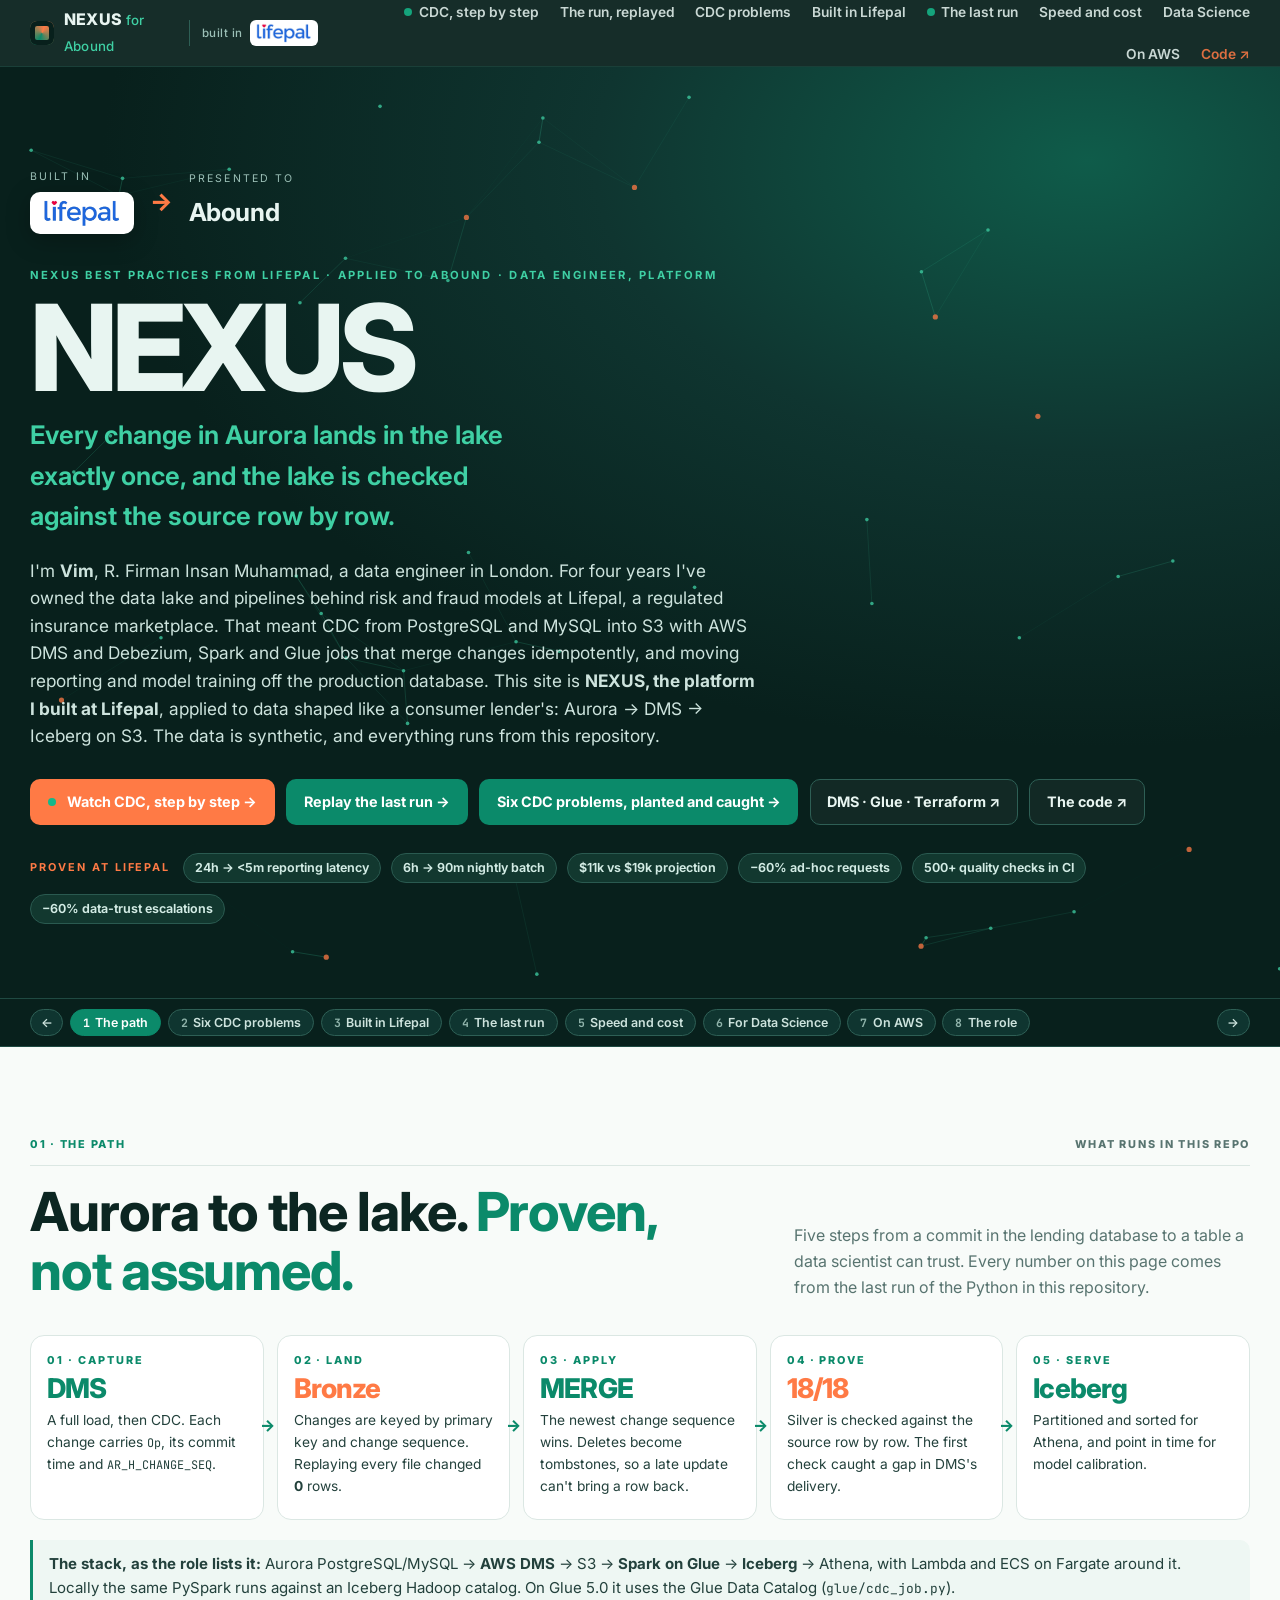
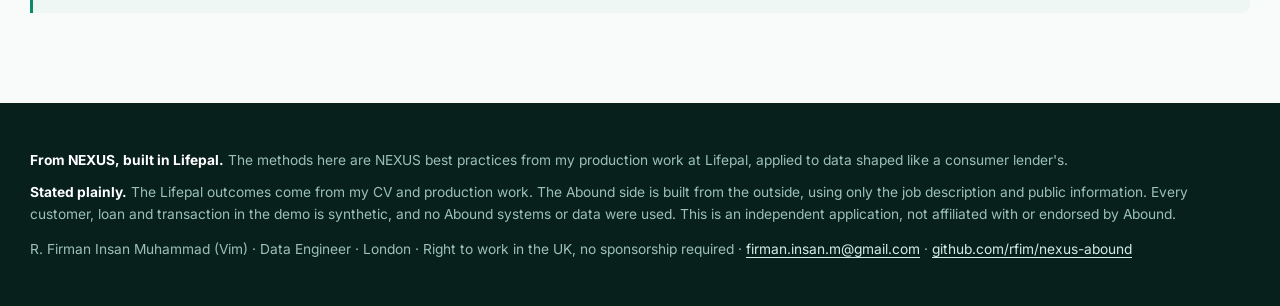
==== index.html @ 59df5a5f "Site: the Codat-style stage and graph, for DMS, Glue and Iceberg cdc.html is now the packet-and-wire" ====
<!doctype html>
<html lang="en-GB">
<head>
<meta charset="utf-8">
<meta name="viewport" content="width=device-width, initial-scale=1">
<title>NEXUS for Abound · Vim</title>
<meta name="description" content="An independent Data Engineer portfolio by R. Firman Insan Muhammad (Vim): CDC from Aurora into an Iceberg data lake with DMS, Spark and Glue, reconciled to the source row by row, laid out for Athena cost, and ready for model calibration.">
<link rel="icon" href="assets/favicon.svg" type="image/svg+xml">
<link rel="preconnect" href="https://fonts.googleapis.com"><link rel="preconnect" href="https://fonts.gstatic.com" crossorigin>
<link href="https://fonts.googleapis.com/css2?family=Inter:wght@300;400;500;600;700;800&family=JetBrains+Mono:wght@400;600&display=swap" rel="stylesheet">
<link rel="stylesheet" href="assets/site.css">
<link rel="stylesheet" href="assets/abound.css">
</head>
<body>
<a class="skip" href="#main">Skip to content</a>
<header class="site-header"><div class="shell">
  <a class="brand" href="#top"><span class="brand-mark" aria-hidden="true"></span><span>NEXUS <small>for Abound</small></span><span class="built-in"><small>built in</small><span class="logo-chip"><img src="assets/lifepal.png" alt="Lifepal" width="56" height="20"></span></span></a>
  <nav aria-label="Primary">
    <a href="cdc.html" class="keep"><span class="live" aria-hidden="true"></span>CDC, step by step</a>
    <a href="orchestrator.html" class="keep">The run, replayed</a>
    <a href="#problems">CDC problems</a>
    <a href="#lifepal">Built in Lifepal</a>
    <a href="#run"><span class="live" aria-hidden="true"></span>The last run</a>
    <a href="#layout">Speed and cost</a>
    <a href="#ds">Data Science</a>
    <a href="#aws">On AWS</a>
    <a href="https://github.com/rfim/nexus-abound" class="nav-code keep">Code ↗</a>
  </nav>
</div></header>

<main id="main">
<section class="hero" id="top">
  <canvas id="hero-net" aria-hidden="true"></canvas>
  <div class="shell">
    <div class="built" aria-label="Built in Lifepal, presented to Abound">
      <div><small>Built in</small><span class="logo-tile"><img src="assets/lifepal.png" alt="Lifepal" width="120" height="43"></span></div>
      <i aria-hidden="true">→</i>
      <div><small>Presented to</small><b>Abound</b></div>
    </div>
    <p class="kicker" style="color:var(--violet2)">NEXUS best practices from Lifepal · applied to Abound · Data Engineer, Platform</p>
    <h1>NEXUS</h1>
    <p class="sub">Every change in Aurora lands in the lake exactly once, and the lake is checked against the source row by row.</p>
    <p class="lede">I'm <b>Vim</b>, R. Firman Insan Muhammad, a data engineer in London. For four years I've owned the data lake and pipelines behind risk and fraud models at Lifepal, a regulated insurance marketplace. That meant CDC from PostgreSQL and MySQL into S3 with AWS DMS and Debezium, Spark and Glue jobs that merge changes idempotently, and moving reporting and model training off the production database. This site is <b>NEXUS, the platform I built at Lifepal</b>, applied to data shaped like a consumer lender's: Aurora → DMS → Iceberg on S3. The data is synthetic, and everything runs from this repository.</p>
    <div class="cta">
      <a class="button b-pink" href="cdc.html"><span class="live" aria-hidden="true"></span>Watch CDC, step by step →</a>
      <a class="button b-primary" href="orchestrator.html">Replay the last run →</a>
      <a class="button b-primary" href="#problems">Six CDC problems, planted and caught →</a>
      <a class="button b-ghost" href="https://github.com/rfim/nexus-abound/tree/main/infra">DMS · Glue · Terraform ↗</a>
      <a class="button b-ghost" href="https://github.com/rfim/nexus-abound">The code ↗</a>
    </div>
    <div class="proof"><b>PROVEN AT LIFEPAL</b>
      <span class="chip dark">24h → &lt;5m reporting latency</span><span class="chip dark">6h → 90m nightly batch</span>
      <span class="chip dark">$11k vs $19k projection</span><span class="chip dark">−60% ad-hoc requests</span>
      <span class="chip dark">500+ quality checks in CI</span><span class="chip dark">−60% data-trust escalations</span></div>
  </div>
</section>

<div class="strip-nav" id="strip-nav"><div class="shell" role="tablist" aria-label="NEXUS for Abound, section by section">
  <button class="arrow" data-step="prev" aria-label="Previous">←</button>
  <button data-go="0"><b>1</b>The path</button><button data-go="1"><b>2</b>Six CDC problems</button><button data-go="2"><b>3</b>Built in Lifepal</button>
  <button data-go="3"><b>4</b>The last run</button><button data-go="4"><b>5</b>Speed and cost</button><button data-go="5"><b>6</b>For Data Science</button>
  <button data-go="6"><b>7</b>On AWS</button><button data-go="7"><b>8</b>The role</button><span class="grow"></span><button class="arrow" data-step="next" aria-label="Next">→</button>
</div></div>
<div class="hstrip" id="strip">
<section class="section" id="path">
  <div class="shell">
    <div class="index"><span>01 · The path</span><span>what runs in this repo</span></div>
    <div class="head"><h2>Aurora to the lake. <em>Proven, not assumed.</em></h2>
      <p>Five steps from a commit in the lending database to a table a data scientist can trust. Every number on this page comes from the last run of the Python in this repository.</p></div>
    <div class="path">
      <div class="step"><div class="n">01 · CAPTURE</div><div class="big">DMS</div><p>A full load, then CDC. Each change carries <code>Op</code>, its commit time and <code>AR_H_CHANGE_SEQ</code>.</p></div>
      <div class="step"><div class="n">02 · LAND</div><div class="big">Bronze</div><p>Changes are keyed by primary key and change sequence. Replaying every file changed <b data-k="replay_new">–</b> rows.</p></div>
      <div class="step"><div class="n">03 · APPLY</div><div class="big">MERGE</div><p>The newest change sequence wins. Deletes become tombstones, so a late update can't bring a row back.</p></div>
      <div class="step"><div class="n">04 · PROVE</div><div class="big" data-k="checks">–/–</div><p>Silver is checked against the source row by row. The first check caught a gap in DMS's delivery.</p></div>
      <div class="step"><div class="n">05 · SERVE</div><div class="big">Iceberg</div><p>Partitioned and sorted for Athena, and point in time for model calibration.</p></div>
    </div>
    <div class="callout" style="margin-top:1.2rem"><b>The stack, as the role lists it:</b> Aurora PostgreSQL/MySQL → <b>AWS DMS</b> → S3 → <b>Spark on Glue</b> → <b>Iceberg</b> → Athena, with Lambda and ECS on Fargate around it. Locally the same PySpark runs against an Iceberg Hadoop catalog. On Glue 5.0 it uses the Glue Data Catalog (<code>glue/cdc_job.py</code>).</div>
  </div>
</section>

<section class="section dark" id="problems">
  <div class="shell">
    <div class="index"><span>02 · Six CDC problems</span><span>planted in the data, caught in the run</span></div>
    <div class="head"><h2>What DMS really delivers. <em>And what it takes.</em></h2>
      <p>The generator runs a small lender forward for a year and writes what DMS would put in S3. It plants the six problems I've met running CDC in production. Each one is tested.</p></div>
    <div class="grid g3" id="problem-cards"></div>
    <h3 style="margin:2rem 0 .8rem;color:#fff">One repayment, change by change</h3>
    <p style="max-width:70ch">A missed instalment is paid late in one transaction made of two statements, so both changes have the same commit timestamp. Ordering by <code>cdc_ts</code> would leave the payment amount to chance. <code>change_seq</code> orders them. The last row is the reload, which agrees.</p>
    <div id="story" style="margin-top:.8rem"></div>
    <div class="cta"><a class="button b-pink" href="cdc.html"><span class="live" aria-hidden="true"></span>Watch all six, step by step →</a></div>
  </div>
</section>

<section class="section alt" id="lifepal">
  <div class="shell">
    <div class="index"><span>03 · Built in Lifepal</span><span>regulated financial services</span></div>
    <div class="head"><h2>Different product. <em>Same plumbing.</em></h2>
      <p>Lifepal sold regulated insurance, and Abound lends. Both run on a transactional database that the business, its reports and its risk models all depend on, and that nobody should query for analytics.</p></div>
    <div class="grid g2">
      <div class="card top-v"><div class="kicker">Lifepal · insurance marketplace</div>
        <h3 style="margin:.4rem 0">Risk and fraud models off the production database</h3>
        <p>Policies, quotes and claims lived in PostgreSQL and MySQL. Reporting and model training read straight from the RDS database, and both were slow and stale.</p>
        <ul><li>CDC with DMS, and Kafka + Debezium, into an S3 lake</li><li>Spark and Glue merges, idempotent under replay</li><li>Reporting, ad-hoc analytics and training moved onto the lake</li><li>Point-in-time training sets, drift monitoring, recalibration</li></ul></div>
      <div class="card top-p"><div class="kicker" style="color:var(--pink)">Abound · consumer lending</div>
        <h3 style="margin:.4rem 0">Model calibration, analytics and reporting on the lake</h3>
        <p>As the role describes it, the first 6–12 months move production workloads into the data lake, and Platform becomes the bridge to Data Science.</p>
        <ul><li>CDC from Aurora with DMS, applied by Spark on Glue</li><li>Iceberg tables designed for fresher data and faster queries</li><li>Lower AWS cost without losing reliability</li><li>Governance: reconciliation, quality rules, erasure</li></ul></div>
    </div>
    <div class="grid g5" style="margin-top:1.2rem">
      <div class="card"><div class="big">99.7%</div><p>Reporting latency cut from 24 hours to under 5 minutes with CDC.</p></div>
      <div class="card"><div class="big p">75%</div><p>Nightly batch cut from 6 hours to 90 minutes by redesigning the table layout.</p></div>
      <div class="card"><div class="big">$11k</div><p>Monthly platform cost, against a $19k projection.</p></div>
      <div class="card"><div class="big p">−60%</div><p>Fewer ad-hoc requests once self-serve datasets were on the lake.</p></div>
      <div class="card"><div class="big">500+</div><p>Quality checks in CI. Data-trust escalations fell by 60%.</p></div>
    </div>
  </div>
</section>

<section class="section" id="run">
  <div class="shell">
    <div class="index"><span>04 · The last run</span><span>PySpark + Iceberg, synthetic data</span></div>
    <div class="head"><h2>What the run <em>actually did.</em></h2>
      <p>A lender with 520 customers and a year of history: a full load on 1 July, then three months of CDC delivered in six batches by arrival time, the way a scheduled Glue job sees S3. The figures are read from <code>assets/data/site.json</code>, which the run writes.</p></div>
    <div class="grid g4" id="run-tiles"></div>
    <div class="grid g2" style="margin-top:1rem">
      <div class="card"><h3>Batches by arrival</h3><div id="batches" style="margin-top:.5rem"></div></div>
      <div class="card"><h3>Checks: first pass → after the fix</h3><div id="checks" style="margin-top:.5rem"></div></div>
    </div>
    <div class="card incident" id="incident" style="margin-top:1rem"></div>
    <div class="card" style="margin-top:1rem"><h3>Task timeline</h3><div id="tasks" style="margin-top:.6rem"></div></div>
    <div class="cta"><a class="button b-primary" href="orchestrator.html"><span class="live" aria-hidden="true"></span>Replay the run with its log →</a></div>
  </div>
</section>

<section class="section dark" id="layout">
  <div class="shell">
    <div class="index"><span>05 · Speed, freshness and cost</span><span>bytes scanned is the Athena bill</span></div>
    <div class="head"><h2>Read only what you need. <em>Pay only for that.</em></h2>
      <p>Athena charges $5 per TB scanned, and Spark's time goes the same way. Here the same two queries are planned on three layouts of the Open Banking transactions, using Iceberg's own file statistics. All three layouts return the same rows.</p></div>
    <div class="grid g2" id="layout-queries"></div>
    <div class="grid g3" style="margin-top:1rem">
      <div class="card"><div class="kicker" style="color:var(--violet2)">Partition</div><h3><code>months(booked_at)</code></h3><p>A hidden partition transform: queries filter on <code>booked_at</code>, never on a partition column, and the spec can evolve without a rewrite.</p></div>
      <div class="card"><div class="kicker" style="color:var(--violet2)">Sort</div><h3><code>WRITE ORDERED BY customer_id, booked_at</code></h3><p>Each file covers a narrow range of customers, so min/max bounds prune files for the per-customer reads that Data Science runs.</p></div>
      <div class="card"><div class="kicker" style="color:var(--violet2)">Maintain</div><h3><code>rewrite_data_files</code> · <code>expire_snapshots</code></h3><p>Compaction undoes the small files that MERGE and streaming leave behind. Expiry keeps metadata and storage small, and makes erasure real.</p></div>
    </div>
    <p style="font-size:.85rem;margin-top:1rem">At this size, files are capped at 16 KB so that a month spans several sorted files, as it would at 128 MB in production. The ratios are what carry over, not the absolute bytes.</p>
  </div>
</section>

<section class="section alt" id="ds">
  <div class="shell">
    <div class="index"><span>06 · For Data Science</span><span>the bridge the role describes</span></div>
    <div class="head"><h2>Calibrate on the lake. <em>As of the decision.</em></h2>
      <p>Model calibration needs two things the production database can't give cheaply: what the score said at decision time, and what happened next. It also needs every feature as it was known then, not as it is today.</p></div>
    <div class="grid g2">
      <div class="card"><h3>Predicted against observed, by score band</h3><p style="font-size:.86rem">The share of loans that missed one of their first three instalments, per score band (<code>gold.ds_calibration_by_band</code>).</p><div id="calibration" style="margin-top:.6rem"></div></div>
      <div class="card"><h3>Point in time, or a leak</h3><p style="font-size:.86rem">Open Banking enrichment relabels some salary credits days after the fetch. A feature built from today's labels sees income the model never saw at decision time. The point-in-time version joins the change history (<code>silver.ob_transactions_history</code>) as of <code>decided_at</code>.</p><div id="pit" style="margin-top:.6rem"></div></div>
    </div>
    <div class="callout pink" style="margin-top:1rem"><b>At Lifepal</b> I built the feature pipelines behind the customer-risk and claims-fraud models (LightGBM, XGBoost): point-in-time training sets, training/serving parity, drift monitoring and recalibration. The tables here have the same shape: one row per decision, the score as stored, the outcome as observed.</div>
    <div class="grid g1" style="margin-top:1rem"><div class="card"><h3>Loan book at each month end, from the status history</h3><div id="loanbook" style="margin-top:.5rem"></div></div></div>
  </div>
</section>

<section class="section" id="aws">
  <div class="shell">
    <div class="index"><span>07 · On AWS</span><span>the same code, deployed</span></div>
    <div class="head"><h2>DMS, Glue, Iceberg. <em>As code.</em></h2>
      <p>The repository has everything needed to run this on AWS, written but not applied, since there's no AWS account behind a portfolio. Each file is short enough to read in an interview.</p></div>
    <div class="grid g3">
      <div class="card top-v"><div class="kicker">Capture</div><h3><code>infra/dms/</code></h3><p>S3 target settings: CSV with a header, <code>TimestampColumnName=cdc_ts</code>, Op on full load too, and the <code>AR_H_CHANGE_SEQ</code> header mapped to <code>change_seq</code> by a transformation rule.</p></div>
      <div class="card top-p"><div class="kicker" style="color:var(--pink)">Apply</div><h3><code>glue/cdc_job.py</code></h3><p>A Glue 5.0 job (Spark 3.5, Iceberg 1.7) that configures <code>glue_catalog</code> and runs the same bronze and silver functions, followed by the checks.</p></div>
      <div class="card top-v"><div class="kicker">Provision</div><h3><code>infra/terraform/</code></h3><p>The DMS endpoints and task, the S3 bucket, the Glue database and job, and the IAM roles, all with least-privilege policies.</p></div>
    </div>
    <h3 style="margin:1.6rem 0 .3rem">Around the pipeline: Lambda and ECS on Fargate</h3>
    <p style="color:var(--muted);max-width:72ch">At Lifepal I ran services on Lambda and ECS. Here is where they'd sit in this pipeline. This is the design; the repository's code is the Spark part.</p>
    <div class="grid g2" style="margin-top:.8rem">
      <div class="card top-p"><div class="kicker" style="color:var(--pink)">Event-driven · AWS Lambda</div><h3>Small, short jobs on events</h3>
        <ul><li>On S3 <code>ObjectCreated</code> from DMS: record the file and its arrival time, the file log bronze reads</li>
          <li>On a failed check: post the incident with its failing keys to on-call</li>
          <li>Every hour: compare change volume per table with its usual level, the alert that would have caught the 20 September gap</li></ul></div>
      <div class="card top-v"><div class="kicker">Containers · ECS on Fargate</div><h3>Longer jobs, with no servers to run</h3>
        <ul><li>The nightly reconciliation export from an Aurora read replica, so checks never load the writer</li>
          <li>Ad-hoc backfills and table reloads, run as one-off Fargate tasks from the same image</li>
          <li>A small internal API serving gold tables to Data Science tools, behind an ALB</li></ul></div>
    </div>
    <pre style="margin-top:1rem" id="dms-settings"></pre>
  </div>
</section>

<section class="section alt" id="role">
  <div class="shell">
    <div class="index"><span>08 · The role, line by line</span><span>where I've done it before</span></div>
    <div class="head"><h2>Platform first. <em>Data Science close by.</em></h2><p>Every row points to working code or a section of this page.</p></div>
    <div class="tablewrap"><table>
      <tr><th>The role asks for</th><th>What I've done (at Lifepal unless stated)</th><th>Here</th></tr>
      <tr><td class="k">Own the Data Lake and its ETL</td><td>Owned the S3 lake and its pipelines end to end: ingestion, merges, quality, cost.</td><td><a href="https://github.com/rfim/nexus-abound/tree/main/src/nexus"><code>src/nexus</code></a></td></tr>
      <tr><td class="k">CDC pipelines, ideally DMS</td><td>DMS, and Kafka + Debezium, from PostgreSQL and MySQL into S3, merged idempotently.</td><td><a href="#problems">Six CDC problems</a></td></tr>
      <tr><td class="k">Spark and Glue; RDS workloads into pipelines</td><td>Moved reporting, ad-hoc analytics and model training off the RDS database onto the lake.</td><td><a href="https://github.com/rfim/nexus-abound/blob/main/glue/cdc_job.py"><code>glue/cdc_job.py</code></a></td></tr>
      <tr><td class="k">Strong SQL on Aurora PostgreSQL / MySQL</td><td>Query tuning and indexing on transactional RDS; reconciliation SQL from lake to source.</td><td><a href="https://github.com/rfim/nexus-abound/blob/main/src/nexus/checks.py"><code>checks.py</code></a></td></tr>
      <tr><td class="k">Data structures and clustering</td><td>Partition pruning, Z-ordering, compaction, adaptive query execution: 6h → 90m.</td><td><a href="#layout">Speed and cost</a></td></tr>
      <tr><td class="k">Lower AWS cost, same reliability</td><td>The platform runs at about $11k a month against a $19k projection.</td><td><a href="#layout">Speed and cost</a></td></tr>
      <tr><td class="k">Bridge to Data Science</td><td>Feature pipelines for risk and fraud models: point in time, parity, drift, recalibration.</td><td><a href="#ds">For Data Science</a></td></tr>
      <tr><td class="k">Governance and standards</td><td>500+ checks in CI, PII masking, role-based access, lineage, blameless post-mortems.</td><td><a href="#run">The last run</a></td></tr>
      <tr><td class="k">ECS, Fargate and Lambda</td><td>Services on AWS Lambda and ECS, with infrastructure in Terraform. Fargate is ECS's serverless launch type, which is how I'd run the longer jobs here.</td><td><a href="#aws">On AWS</a></td></tr>
      <tr><td class="k">SOLID in practice</td><td>An ingestion framework: one responsibility per connector, common interfaces, configuration injected, PyTest in GitLab CI.</td><td><a href="https://github.com/rfim/nexus-abound/blob/main/contracts/sources.yml"><code>contracts/</code></a></td></tr>
      <tr><td class="k">Iceberg</td><td>Stated plainly: Delta Lake in production. This repository is my Iceberg work: hidden partitioning, sort orders, MERGE, compaction, snapshot expiry. The ideas map one to one.</td><td><a href="#layout">Speed and cost</a></td></tr>
    </table></div>
  </div>
</section>
</div>
</main>

<footer><div class="shell">
  <p><b style="color:#fff">From NEXUS, built in Lifepal.</b> The methods here are NEXUS best practices from my production work at Lifepal, applied to data shaped like a consumer lender's.</p>
  <p style="margin-top:.6rem"><b style="color:#fff">Stated plainly.</b> The Lifepal outcomes come from my CV and production work. The Abound side is built from the outside, using only the job description and public information. Every customer, loan and transaction in the demo is synthetic, and no Abound systems or data were used. This is an independent application, not affiliated with or endorsed by Abound.</p>
  <p style="margin-top:.8rem">R. Firman Insan Muhammad (Vim) · Data Engineer · London · Right to work in the UK, no sponsorship required · <a href="mailto:firman.insan.m@gmail.com">firman.insan.m@gmail.com</a> · <a href="https://github.com/rfim/nexus-abound">github.com/rfim/nexus-abound</a></p>
</div></footer>
<script src="assets/common.js"></script>
<script src="assets/home.js"></script>
<script src="assets/strip.js"></script>
</body></html>
---- assets/site.css ----
/* NEXUS for Abound. Abound-toned palette (approximate): deep green ink, fresh green, warm coral accent. */
:root{
  --ink:#0c2622;--ink2:#23413c;--navy:#08201c;--navy2:#0f2f2a;--muted:#587470;--line:#dbe7e3;--wash:#eef7f3;
  --violet:#0b8a6a;--violet2:#3fd0a4;--pink:#ff7a45;--mint:#14b88a;--amber:#b07a00;--amber-bg:#fff6df;--red:#d93a5b;
  --paper:#f8fbf9;--white:#fff;--width:1220px;
  --font:"Inter",system-ui,-apple-system,"Segoe UI",sans-serif;
  --mono:"JetBrains Mono","SFMono-Regular",Consolas,ui-monospace,monospace;
}
*{box-sizing:border-box}
html{scroll-behavior:smooth}
body{margin:0;color:var(--ink);background:var(--paper);font:400 16px/1.6 var(--font);-webkit-font-smoothing:antialiased}
a{color:inherit;text-decoration:none}
button{font:inherit;cursor:pointer}
code,.mono{font-family:var(--mono);font-size:.86em}
:focus-visible{outline:3px solid var(--violet2);outline-offset:3px}
.shell{width:min(calc(100% - 2rem),var(--width));margin-inline:auto}
.skip{position:absolute;left:1rem;top:-5rem;z-index:100;background:#fff;padding:.5rem 1rem}.skip:focus{top:1rem}
h1,h2,h3{letter-spacing:-.02em;margin:0;line-height:1.1}
h2{font-size:clamp(2rem,4.2vw,3.4rem);font-weight:750}
h2 em{font-style:normal;color:var(--violet)}
h3{font-size:1.12rem;font-weight:700}
p{margin:.4rem 0}
.kicker{font-size:.7rem;letter-spacing:.2em;text-transform:uppercase;font-weight:700;color:var(--violet)}
.lede{color:var(--ink2);font-size:1.08rem;max-width:62ch}
.section{padding:clamp(3.5rem,7vw,6rem) 0}
.section.alt{background:#fff;border-block:1px solid var(--line)}
.section.dark{background:var(--navy);color:#e8f5f1}
.section.dark .lede,.section.dark p{color:#c4ddd6}
.section.dark h2 em{color:var(--pink)}
.head{display:grid;grid-template-columns:minmax(0,1.1fr) minmax(260px,.7fr);gap:3rem;align-items:end;margin:1rem 0 2.2rem}
.head>p{color:var(--muted);margin:0}
.section.dark .head>p{color:#9cc0b7}
.index{display:flex;justify-content:space-between;border-bottom:1px solid var(--line);padding-bottom:.7rem;font-size:.68rem;
  font-weight:800;letter-spacing:.16em;text-transform:uppercase;color:var(--violet)}
.index span:last-child{color:var(--muted)}
.section.dark .index{border-color:#1f4a42;color:var(--violet2)}
.grid{display:grid;gap:1rem}
.g2{grid-template-columns:repeat(2,minmax(0,1fr))}.g3{grid-template-columns:repeat(3,minmax(0,1fr))}
.g4{grid-template-columns:repeat(4,minmax(0,1fr))}.g5{grid-template-columns:repeat(5,minmax(0,1fr))}
.card{background:#fff;border:1px solid var(--line);border-radius:14px;padding:1.2rem 1.3rem}
.card p,.card li{color:var(--ink2);font-size:.94rem}
.section.dark .card{background:var(--navy2);border-color:#1f4a42}
.section.dark .card p,.section.dark .card li{color:#c4ddd6}
.card.top-v{border-top:4px solid var(--violet)}.card.top-p{border-top:4px solid var(--pink)}
.big{font-size:clamp(1.8rem,3vw,2.5rem);font-weight:800;letter-spacing:-.03em;color:var(--violet);line-height:1}
.big.p{color:var(--pink)}
.chip{display:inline-flex;align-items:center;gap:.35rem;font-size:.78rem;font-weight:650;padding:.25rem .7rem;border-radius:99px;
  background:var(--wash);color:var(--violet);border:1px solid var(--line);margin:.15rem .2rem .15rem 0}
.chip.dark{background:#12382f;border-color:#2a5a50;color:#d3ece5}
.callout{background:var(--wash);border-left:3px solid var(--violet);padding:.8rem 1rem;border-radius:0 10px 10px 0;font-size:.94rem;color:var(--ink2)}
.callout.amber{background:var(--amber-bg);border-left-color:var(--amber)}
.callout.pink{border-left-color:var(--pink)}
table{border-collapse:collapse;width:100%}
th{font-size:.68rem;letter-spacing:.14em;text-transform:uppercase;color:var(--muted);text-align:left;padding:.55rem .6rem;border-bottom:1.5px solid var(--ink)}
td{padding:.55rem .6rem;border-bottom:1px solid var(--line);vertical-align:top;font-size:.92rem}
td.k{font-weight:700}
.num{text-align:right;font-variant-numeric:tabular-nums}
.tablewrap{overflow-x:auto;border:1px solid var(--line);border-radius:12px;background:#fff}
.tablewrap table td,.tablewrap table th{white-space:nowrap}
pre{background:var(--navy);color:#e3f3ee;border-radius:12px;padding:1rem 1.1rem;font:400 .8rem/1.55 var(--mono);overflow-x:auto;margin:0}
pre .c{color:#8fb3aa}pre .k{color:var(--pink)}pre .s{color:#7ce0bf}pre .n{color:#ffd27a}
.button{display:inline-flex;align-items:center;gap:.7rem;min-height:46px;padding:.65rem 1.05rem;border-radius:10px;font-weight:700;font-size:.9rem;
  transition:transform .15s,background .15s;border:1px solid transparent}
.button:hover{transform:translateY(-2px)}
.b-primary{background:var(--violet);color:#fff}.b-primary:hover{background:#10a27d}
.b-pink{background:var(--pink);color:#fff}
.b-ghost{border-color:#2e5f55;color:#e8f5f1;background:rgba(255,255,255,.04)}.b-ghost:hover{border-color:var(--violet2)}
.b-light{border-color:var(--line);background:#fff;color:var(--ink)}
.live{width:8px;height:8px;border-radius:50%;background:var(--mint);box-shadow:0 0 0 0 rgba(20,184,138,.6);animation:ping 2s infinite}
@keyframes ping{0%{box-shadow:0 0 0 0 rgba(20,184,138,.6)}80%,100%{box-shadow:0 0 0 9px rgba(20,184,138,0)}}

/* header */
.site-header{position:sticky;top:0;z-index:30;background:rgba(8,32,28,.94);backdrop-filter:blur(10px);color:#e8f5f1;border-bottom:1px solid #1a3f38}
.site-header .shell{display:flex;align-items:center;justify-content:space-between;gap:1.5rem;min-height:66px}
.brand{display:flex;align-items:center;gap:.6rem;font-weight:800;letter-spacing:.02em}
.brand-mark{width:24px;height:24px;border-radius:7px;background:conic-gradient(from 200deg,var(--violet),var(--pink),var(--violet));
  box-shadow:inset 0 0 0 5px var(--navy)}
.brand small{color:var(--violet2);font-weight:500}
.site-header nav{display:flex;gap:1.3rem;flex-wrap:wrap;justify-content:flex-end;font-size:.86rem;font-weight:600}
.site-header nav a{opacity:.85;display:inline-flex;align-items:center;gap:.4rem}.site-header nav a:hover,.site-header nav a[aria-current]{opacity:1;color:var(--violet2)}
.nav-code{color:var(--pink)!important}

/* hero */
.hero{position:relative;overflow:hidden;background:radial-gradient(110% 90% at 85% 10%,#0f5c4a 0%,#0f3530 35%,#08201c 70%);color:#e8f5f1;
  padding:clamp(3.5rem,8vw,6.5rem) 0 clamp(3rem,6vw,4.5rem)}
.hero canvas{position:absolute;inset:0;width:100%;height:100%;opacity:.75}
.hero .shell{position:relative}
.built{display:flex;align-items:center;gap:1rem;flex-wrap:wrap;margin-bottom:2rem}
.built small{display:block;font-size:.66rem;letter-spacing:.2em;text-transform:uppercase;color:#9cc0b7;margin-bottom:.35rem}
.logo-tile{display:inline-flex;background:#fff;border-radius:10px;padding:.45rem .8rem;box-shadow:0 6px 24px rgba(0,0,0,.25)}
.logo-tile img{height:28px;width:auto;display:block}
.built i{font-style:normal;color:var(--pink);font-weight:800;font-size:1.5rem}
.built b{font-size:1.55rem;letter-spacing:-.02em}
.hero h1{font-size:clamp(3.6rem,10vw,7.5rem);font-weight:800;letter-spacing:-.05em;line-height:.95}
.hero .sub{font-size:clamp(1.15rem,2.2vw,1.6rem);color:var(--violet2);font-weight:650;margin-top:.6rem;max-width:30ch}
.hero .lede{color:#cde3dd;margin-top:1.2rem;max-width:66ch}
.cta{display:flex;flex-wrap:wrap;gap:.7rem;margin-top:1.8rem}
.proof{display:flex;flex-wrap:wrap;gap:.4rem;margin-top:1.6rem;align-items:center}
.proof b{font-size:.68rem;letter-spacing:.18em;color:var(--pink);margin-right:.4rem}

/* path */
.path{display:grid;grid-template-columns:repeat(5,minmax(0,1fr));gap:.8rem;position:relative}
.step{background:#fff;border:1px solid var(--line);border-radius:14px;padding:1rem;position:relative}
.step .n{font-size:.68rem;letter-spacing:.18em;color:var(--violet);font-weight:800}
.step .big{font-size:1.7rem;margin:.35rem 0}
.step:nth-child(2n) .big{color:var(--pink)}
.step p{font-size:.86rem;color:var(--ink2)}
.step:not(:last-child)::after{content:"→";position:absolute;right:-.75rem;top:42%;color:var(--violet);font-weight:800;z-index:2}

/* integrations */
.integrations{display:grid;grid-template-columns:repeat(3,minmax(0,1fr));gap:1rem}
.integration{border-radius:16px;padding:1.2rem;background:linear-gradient(160deg,#133f37,#0c2d28);border:1px solid #285a50}
.integration h3{color:#fff;margin-bottom:.6rem}
.integration .chip{background:#18463d;border-color:#2e5f55;color:#dcefe9}

/* footer */
footer{background:var(--navy);color:#9cc0b7;font-size:.86rem;padding:2.5rem 0}
footer a{color:#d3ece5;text-decoration:underline;text-underline-offset:3px}

/* MCP stage */
.stage{position:relative;background:radial-gradient(90% 120% at 50% 0%,#12443b 0%,#08201c 60%);border:1px solid #1f4a42;border-radius:20px;overflow:hidden}
.stage svg{display:block;width:100%;height:auto}
.svgwrap{overflow-x:auto}
.node rect{fill:#0f3530;stroke:#2e5f55;stroke-width:1.5;transition:fill .35s,stroke .35s}
.node text{fill:#e3f3ee;font:600 15px var(--font)}
.node text.sm{font:500 11.5px var(--font);fill:#9cc0b7}
.node.on rect{fill:#0b6b53;stroke:var(--violet2)}
.node.hot rect{fill:#6b3220;stroke:var(--pink)}
.node.off rect{opacity:.35}
.wire{fill:none;stroke:#285a50;stroke-width:2;stroke-dasharray:6 7}
.wire.on{stroke:var(--violet2);animation:dash 1s linear infinite}
.wire.hot{stroke:var(--pink);animation:dash .7s linear infinite}
@keyframes dash{to{stroke-dashoffset:-26}}
.packet{filter:drop-shadow(0 0 6px rgba(255,79,139,.9))}
.tool-pill{transition:opacity .4s,transform .4s}
.stage-ui{display:grid;grid-template-columns:minmax(0,1.35fr) minmax(300px,1fr);gap:0;border-top:1px solid #1f4a42}
.steps-list{list-style:none;margin:0;padding:1rem 1.2rem;max-height:430px;overflow:auto;border-right:1px solid #1f4a42}
.steps-list li{display:grid;grid-template-columns:28px 1fr;gap:.6rem;padding:.55rem .4rem;border-radius:10px;color:#a6c4bc;font-size:.9rem;cursor:pointer}
.steps-list li b{color:#d3ece5;display:block;font-size:.92rem}
.steps-list li .dot{width:24px;height:24px;border-radius:50%;border:1.5px solid #2e5f55;display:grid;place-items:center;font-size:.72rem;font-weight:800;color:#8fb3aa}
.steps-list li.done .dot{background:var(--violet);border-color:var(--violet);color:#fff}
.steps-list li.now{background:#12382f}
.steps-list li.now .dot{background:var(--pink);border-color:var(--pink);color:#fff;animation:ping 1.6s infinite}
.wirelog{padding:1rem 1.1rem;background:#04130f;max-height:430px;overflow:auto;font:400 .76rem/1.5 var(--mono);color:#cde3dd}
.wirelog .msg{border-left:2px solid #2e5f55;padding:.35rem .6rem;margin-bottom:.55rem;white-space:pre-wrap;word-break:break-word;animation:fadein .35s}
.wirelog .msg.req{border-color:var(--violet2)}.wirelog .msg.res{border-color:var(--mint)}.wirelog .msg.err{border-color:var(--pink)}
.wirelog .msg .dir{display:block;font-size:.66rem;letter-spacing:.14em;text-transform:uppercase;color:#8fb3aa;margin-bottom:.15rem}
@keyframes fadein{from{opacity:0;transform:translateY(4px)}to{opacity:1;transform:none}}
.controls{display:flex;flex-wrap:wrap;gap:.5rem;align-items:center;padding:.9rem 1.2rem;border-top:1px solid #1f4a42;background:#0a2621}
.controls button,.controls select{background:#12382f;color:#e8f5f1;border:1px solid #2e5f55;border-radius:9px;padding:.45rem .8rem;font-weight:650;font-size:.85rem}
.controls button.primary{background:var(--violet);border-color:var(--violet)}
.controls .grow{flex:1}
.controls label{font-size:.78rem;color:#9cc0b7}
.caption{padding:1rem 1.2rem;color:#e8f5f1;font-size:1rem;min-height:3.2rem;border-top:1px solid #1f4a42;background:#0c2d28}
.caption b{color:var(--pink)}

/* story tabs */
.tabs{display:flex;flex-wrap:wrap;gap:.4rem;margin:0 0 .8rem}
.tabs [role=tab]{border:1px solid #2e5f55;background:#0f3530;color:#cde3dd;border-radius:10px;padding:.6rem 1rem;font-weight:700;font-size:.88rem}
.tabs [role=tab][aria-selected=true]{background:var(--violet);border-color:var(--violet);color:#fff}
.tabs [role=tab][data-view=lifepal][aria-selected=true]{background:#1f6fe0;border-color:#1f6fe0}
.tabs [role=tab][data-view=lesson][aria-selected=true]{background:var(--pink);border-color:var(--pink)}
.stage[data-view=lifepal] .caption{background:#0f2a5c}.stage[data-view=lifepal] .caption b{color:#8fc2ff}
.stage[data-view=lesson] .caption{background:#4a2416}
.lesson{border-radius:12px;padding:.8rem 1rem;margin-top:.2rem}
.lesson b{display:block;font-size:.72rem;letter-spacing:.16em;text-transform:uppercase;margin-bottom:.2rem}
.lesson.lifepal{background:#e9f2ff;border-left:4px solid #1f6fe0}.lesson.lifepal b{color:#1f6fe0}
.lesson.lesson{background:#ffeef4;border-left:4px solid var(--pink)}.lesson.lesson b{color:var(--pink)}

/* code: editor + console */
.ide{display:grid;grid-template-columns:250px minmax(0,1fr);border:1px solid #1f4a42;border-radius:16px;overflow:hidden;background:#061d19;height:720px}
.tree{overflow:auto;border-right:1px solid #1f4a42;padding:.6rem 0;background:#0a2621}
.tree-dir{font:700 .68rem var(--mono);letter-spacing:.08em;color:#8fb3aa;padding:.7rem .9rem .25rem}
.tree-file{display:flex;justify-content:space-between;align-items:center;width:100%;border:0;background:none;color:#d3ece5;text-align:left;padding:.28rem .9rem .28rem 1.3rem;font:500 .8rem var(--mono)}
.tree-file:hover{background:#12382f}.tree-file.active{background:#0b6b53;color:#fff}
.dot-browser,.dot-spark,.dot-tests,.dot-view{display:inline-block;width:8px;height:8px;border-radius:50%;flex:none}
.dot-browser{background:var(--mint)}.dot-local{background:#5fb4ff;display:inline-block;width:8px;height:8px;border-radius:50%;flex:none}.dot-spark{background:#f0a23a}.dot-tests{background:var(--violet2)}.dot-view{background:#4a4d86}
.ide-main{display:grid;grid-template-rows:auto minmax(0,1fr) 230px;min-width:0}
.ide-bar{display:flex;align-items:center;gap:.5rem;padding:.55rem .8rem;border-bottom:1px solid #1f4a42;background:#0c2d28;flex-wrap:wrap}
.ide-bar code{color:#fff;font-size:.82rem}.ide-bar .grow{flex:1}
.ide-bar button,.ide-bar a.ghost{border:1px solid #2e5f55;background:#12382f;color:#e8f5f1;border-radius:8px;padding:.35rem .7rem;font-size:.8rem;font-weight:650}
.ide-bar button.primary{background:var(--violet);border-color:var(--violet)}.ide-bar button:disabled{opacity:.45;cursor:not-allowed}
.ide-bar kbd{font:500 .66rem var(--mono);opacity:.75;margin-left:.3rem}
.badge,.pill{font:700 .66rem var(--font);letter-spacing:.04em;padding:.18rem .55rem;border-radius:99px}
.b-run{background:#0d3b30;color:#7ce0bf}.b-spark{background:#3d2a0c;color:#f6c27a}.b-test{background:#241f73;color:#cfc7ff}.b-view{background:#12382f;color:#9cc0b7}.b-dirty{background:#4a1f3a;color:#ff9cc0}.b-local{background:#0f2a5c;color:#9fd0ff}
.editor{min-height:0;overflow:hidden}
.CodeMirror{height:100%;font:400 .8rem/1.55 var(--mono)}
.cm-s-nexus.CodeMirror{background:#061d19;color:#e3f3ee}.cm-s-nexus .CodeMirror-gutters{background:#0a2621;border-right:1px solid #1a3f38}
.cm-s-nexus .CodeMirror-linenumber{color:#4f5290}.cm-s-nexus .CodeMirror-cursor{border-left:2px solid var(--pink)}
.cm-s-nexus .CodeMirror-selected,.cm-s-nexus.CodeMirror-focused .CodeMirror-selected{background:#2a2d78}
.cm-s-nexus .cm-keyword{color:#ff9a6a}.cm-s-nexus .cm-def{color:#8fc2ff}.cm-s-nexus .cm-string{color:#7ce0bf}.cm-s-nexus .cm-comment{color:#7b7eb8;font-style:italic}
.cm-s-nexus .cm-number,.cm-s-nexus .cm-atom{color:#ffd27a}.cm-s-nexus .cm-builtin{color:#b9e6d8}.cm-s-nexus .cm-variable-2,.cm-s-nexus .cm-meta{color:#b9b7ff}.cm-s-nexus .cm-property{color:#d3ece5}
.console{margin:0;border-radius:0;border-top:1px solid #1f4a42;background:#070820;color:#e3f3ee;overflow:auto;font-size:.76rem;white-space:pre-wrap}
.o-note{color:#9cc0b7}.o-err{color:#ff9a7a}.o-ok{color:#7ce0bf}.o-cmd{color:#ffd27a}
.legend{display:flex;gap:1.2rem;flex-wrap:wrap;margin-top:.7rem;font-size:.8rem;color:#9cc0b7}.legend i{margin-right:.35rem}
.tasklink{color:#d3ece5;text-decoration:none}.tasklink:hover{color:#fff;text-decoration:underline}.tasklink i{font:400 .7rem var(--mono);color:#8fb3aa;font-style:normal;margin-left:.3rem}
.suite{background:#fff}.suite summary{display:flex;gap:.8rem;align-items:center;flex-wrap:wrap}.suite summary span:nth-child(2){color:var(--muted);font-size:.86rem;flex:1}
.linkish{border:0;background:none;color:var(--violet);font-weight:700;text-decoration:underline}
.tlist{list-style:none;margin:.6rem 0 0;padding:0;columns:2;column-gap:1.5rem;font:400 .76rem var(--mono)}
.tlist li{break-inside:avoid;padding:.12rem 0}.tlist li span{display:inline-block;width:1.2rem}.tlist li i{color:var(--muted);font-style:normal;margin-left:.4rem}
.tlist li.passed span{color:var(--mint)}.tlist li.failed{color:var(--red)}.tlist li.skipped{color:var(--muted)}
#t-live .tlist{columns:2}
@media (max-width:980px){.ide{grid-template-columns:1fr;height:auto}.tree{max-height:220px;border-right:0;border-bottom:1px solid #1f4a42}.ide-main{grid-template-rows:auto 420px 220px}.tlist{columns:1}}

/* chat */
.chat{display:grid;grid-template-columns:minmax(0,1fr) minmax(0,1.1fr);gap:1rem}
.asks{display:flex;flex-wrap:wrap;gap:.45rem}
.asks button{background:#fff;border:1px solid var(--line);border-radius:99px;padding:.45rem .85rem;font-size:.85rem;color:var(--ink);font-weight:550}
.asks button:hover{border-color:var(--violet);color:var(--violet)}
.asks button.refuse{border-style:dashed}
.chatbox{display:flex;gap:.5rem;margin-top:.8rem}
.chatbox input{flex:1;border:1px solid var(--line);border-radius:10px;padding:.7rem .9rem;font:inherit}
.answer{background:#fff;border:1px solid var(--line);border-radius:14px;padding:1.1rem;min-height:280px}
.answer .bubble{background:var(--wash);border-radius:12px;padding:.8rem 1rem;margin:.6rem 0;font-size:.98rem}
.answer .bubble.no{background:#ffeef3;border:1px solid #ffc7d6}
.answer .cite{font-size:.8rem;color:var(--muted);border-top:1px dashed var(--line);margin-top:.6rem;padding-top:.5rem}
.trace{font:400 .76rem/1.5 var(--mono);background:var(--navy);color:#cde3dd;border-radius:10px;padding:.7rem .9rem;margin-top:.6rem;white-space:pre-wrap}
.persona{display:flex;gap:.4rem;flex-wrap:wrap;margin-bottom:.8rem}
.persona button{border:1px solid var(--line);background:#fff;border-radius:10px;padding:.45rem .8rem;font-size:.85rem;font-weight:650}
.persona button[aria-pressed=true]{background:var(--ink);color:#fff;border-color:var(--ink)}

/* run page */
.bars{display:grid;gap:.35rem}
.bar{display:grid;grid-template-columns:minmax(200px,1.2fr) 3fr 60px;gap:.7rem;align-items:center;font-size:.86rem}
.bar .track{height:14px;background:var(--wash);border-radius:6px;position:relative;overflow:hidden}
.bar .fill{position:absolute;top:0;bottom:0;background:linear-gradient(90deg,var(--violet),var(--pink));border-radius:6px;transform-origin:left;animation:grow .9s ease-out both}
@keyframes grow{from{transform:scaleX(0)}to{transform:scaleX(1)}}
.pass{color:var(--mint);font-weight:700}.fail{color:var(--red);font-weight:700}
details{border:1px solid var(--line);border-radius:12px;background:#fff;padding:.7rem 1rem;margin:.5rem 0}
details summary{cursor:pointer;font-weight:650}
.delta-up{color:var(--mint)}.delta-down{color:var(--red)}

/* on-call */
.timeline{position:relative;padding-left:1.6rem}
.timeline::before{content:"";position:absolute;left:.45rem;top:.3rem;bottom:.3rem;width:2px;background:var(--line)}
.tl{position:relative;margin-bottom:1rem;opacity:.25;transition:opacity .5s}
.tl.on{opacity:1}
.tl::before{content:"";position:absolute;left:-1.42rem;top:.35rem;width:14px;height:14px;border-radius:50%;background:#fff;border:3px solid var(--violet)}
.tl.on::before{background:var(--violet)}
.tl .t{font:700 .78rem var(--mono);color:var(--pink)}
.diff{font:400 .8rem/1.55 var(--mono);background:var(--navy);color:#cde3dd;border-radius:10px;padding:.8rem 1rem;white-space:pre-wrap;overflow-wrap:anywhere}
.diff .add{color:#7ce0bf}.diff .del{color:#ff9a7a}

.oncall-grid{grid-template-columns:minmax(0,1.3fr) minmax(0,1fr);gap:2rem}
.grid>*,.chat>*,.stage-ui>*,.head>*,.integrations>*,.path>*{min-width:0}
pre,.trace,.wirelog{max-width:100%;overflow-wrap:anywhere}
.trace{white-space:pre-wrap}
.controls select{max-width:100%}
@media (max-width:980px){
  .oncall-grid{grid-template-columns:1fr}
  .head,.stage-ui,.chat{grid-template-columns:1fr}
  .g3,.g4,.g5,.path,.integrations{grid-template-columns:repeat(2,minmax(0,1fr))}
  .step:not(:last-child)::after{display:none}
  .steps-list{border-right:0;border-bottom:1px solid #1f4a42}
  .site-header nav{gap:.8rem;font-size:.8rem}
}
@media (max-width:620px){
  .controls{gap:.4rem}.controls .grow{display:none}.controls label{width:100%}.controls select{width:100%}
  .built b{font-size:1.2rem}
  .stage svg{min-width:720px}
  .hero h1{font-size:3.4rem}
  .g2,.g3,.g4,.g5,.path,.integrations{grid-template-columns:1fr}
  .bar{grid-template-columns:1fr}
  .site-header nav a:not(.keep){display:none}
}
@media (prefers-reduced-motion:reduce){*{animation:none!important;transition:none!important}}
.bar>*{min-width:0}.tasklink,.tlist li,.suite summary{overflow-wrap:anywhere}
@media (max-width:620px){.tasklink i{display:block;margin-left:0}.tlist li i{display:block;margin-left:1.2rem}}

.section.dark #agent-report p,.section.dark #agent-report li{color:var(--ink2)}.section.dark #agent-report b,.section.dark #agent-report h3{color:var(--ink)}
#agent-trace,#agent-report{min-width:0;overflow-wrap:anywhere}
/* editor: Code | Lineage tabs */
.ide-tabs{display:flex;background:#061d19;border:1px solid #2e5f55;border-radius:9px;padding:2px;gap:2px}
.ide-bar .ide-tabs button{border:0;background:none;color:#9cc0b7;padding:.28rem .7rem;border-radius:7px}
.ide-bar .ide-tabs button.on{background:#0b6b53;color:#fff}
.lineage{min-height:0;overflow:auto;background:#061d19;display:grid;grid-template-columns:minmax(0,1fr) 260px}
.lineage[hidden]{display:none}
#lin-svg{width:100%;min-width:640px;height:auto;display:block}
.lin-info{overflow-wrap:anywhere;border-left:1px solid #1f4a42;padding:.8rem .9rem;font-size:.8rem;color:#d3ece5;overflow:auto}
.lin-info h4{margin:.7rem 0 .3rem;font:700 .66rem var(--mono);letter-spacing:.12em;text-transform:uppercase;color:#8fb3aa}
.lin-info ul{list-style:none;margin:0;padding:0;font:400 .74rem var(--mono)}.lin-info li{padding:.1rem 0}
.lin-info button{border:0;background:none;color:#b9e6d8;font:inherit;padding:0;text-decoration:underline;text-align:left}
.ln rect{fill:#141650;stroke:#2f3270;stroke-width:1}.ln text{font:500 10.5px var(--mono);fill:#8fb3aa;pointer-events:none}
.ln{cursor:pointer}.ln:hover rect{stroke:#8fb3aa}
.ln.w rect{fill:#5a1f4a;stroke:var(--pink);stroke-width:1.6}.ln.w text{fill:#fff}
.ln.r rect{fill:#24206e;stroke:#8f7dff;stroke-width:1.6}.ln.r text{fill:#fff}
.ln.sel rect{stroke:#ffd27a;stroke-width:2.2}
.ln .bad{fill:#ff9a7a;font-weight:700}.ln .ok{fill:#7ce0bf;font-weight:700}
.le{fill:none;stroke:#23265e;stroke-width:1.1}.le.hot{stroke:#b9e6d8;stroke-width:1.8;stroke-dasharray:5 4;animation:lin-flow 1s linear infinite}
@keyframes lin-flow{to{stroke-dashoffset:-9}}
@media (prefers-reduced-motion:reduce){.le.hot{animation:none}}
.lin-key{display:flex;gap:.8rem;flex-wrap:wrap;font-size:.72rem;color:#9cc0b7;margin-top:.4rem}.lin-key i{display:inline-block;width:10px;height:10px;border-radius:3px;margin-right:.3rem;vertical-align:-1px}
@media (max-width:760px){.lineage{grid-template-columns:1fr}.lin-info{border-left:0;border-top:1px solid #1f4a42}}
/* run page: the seven sections under the editor, side by side */
.strip-nav{position:sticky;top:0;z-index:5;background:#08201c;border-top:1px solid #1f4a42;border-bottom:1px solid #1f4a42}
.strip-nav .shell{display:flex;align-items:center;gap:.4rem;padding-top:.6rem;padding-bottom:.6rem;overflow-x:auto;scrollbar-width:none}
.strip-nav .shell::-webkit-scrollbar{display:none}
.strip-nav button{flex:none;border:1px solid #2e5f55;background:#0f3530;color:#cde3dd;border-radius:99px;padding:.32rem .75rem;font:600 .78rem var(--font);white-space:nowrap}
.strip-nav button b{font:700 .72rem var(--mono);color:#8fb3aa;margin-right:.35rem}
.strip-nav button.on{background:var(--violet);border-color:var(--violet);color:#fff}.strip-nav button.on b{color:#fff}
.strip-nav .arrow{padding:.32rem .6rem}.strip-nav .grow{flex:1}
.hstrip{display:flex;overflow-x:auto;overflow-y:hidden;scroll-snap-type:x mandatory;align-items:flex-start;scroll-behavior:smooth;transition:height .3s;scrollbar-width:thin}
.hstrip>section{flex:0 0 100%;min-width:0;scroll-snap-align:start}
@media (prefers-reduced-motion:reduce){.hstrip{scroll-behavior:auto;transition:none}}
.suite summary span:nth-child(2){min-width:14rem}
/* header: "built in Lifepal" next to the brand */
.built-in{display:inline-flex;align-items:center;gap:.45rem;margin-left:.35rem;padding-left:.75rem;border-left:1px solid #2e5f55}
.built-in small{color:#9cc0b7;font:500 .72rem var(--font);letter-spacing:.04em;white-space:nowrap}
.logo-chip{display:inline-flex;align-items:center;background:#fff;border-radius:6px;padding:3px 6px}
.logo-chip img{display:block;width:56px;height:auto}
@media (max-width:520px){.built-in{padding-left:.5rem;margin-left:.15rem;flex-direction:column;align-items:flex-start;gap:.15rem}.built-in small{font-size:.62rem}.logo-chip img{width:44px}}
.brand-mark{flex:none}
---- assets/abound.css ----
/* Components for NEXUS for Abound, on top of site.css. */
.g1{grid-template-columns:minmax(0,1fr)}
.card p.how{margin-top:.6rem;padding-top:.6rem;border-top:1px dashed #2e5f55;color:#e8f5f1}
.section.dark .tablewrap{background:#0f2f2a;border-color:#1f4a42}
.section.dark .tablewrap td{border-color:#1f4a42;color:#dcefe9}.section.dark .tablewrap th{color:#9cc0b7;border-color:#9cc0b7}
.section.dark .tablewrap code b{color:var(--pink)}
.checklist div{display:flex;justify-content:space-between;gap:1rem;border-bottom:1px solid var(--line);padding:.32rem 0;font-size:.86rem}
.incident{border-left:4px solid var(--pink)}
.task{display:grid;grid-template-columns:minmax(0,22rem) minmax(0,1fr) 3.5rem;gap:.8rem;align-items:center;font-size:.82rem;padding:.18rem 0}
.task .bar{position:relative;height:10px;background:var(--wash);border-radius:99px}
.task .bar i{position:absolute;top:0;bottom:0;background:var(--violet);border-radius:99px}
.lbar{margin:.7rem 0}.lbar .lbl{font-size:.8rem;color:#c4ddd6}
.lbar .track{height:12px;background:#0b2a25;border-radius:99px;margin:.25rem 0;overflow:hidden}
.lbar .track i{display:block;height:100%;border-radius:99px;background:#5b7a74}
.lbar .track i.merged{background:var(--violet2)}.lbar .track i.compacted{background:var(--pink)}
.lbar .val{font:600 .74rem var(--mono);color:#e8f5f1}
svg .grid{stroke:var(--line)}svg .ax{font:500 11px var(--font);fill:var(--muted)}
svg .pred{fill:var(--violet)}svg .obs{fill:var(--pink)}
.legend{font-size:.8rem;color:var(--muted);display:flex;gap:.5rem;align-items:center}
.legend .sw{display:inline-block;width:12px;height:12px;border-radius:3px}.legend .sw.pred{background:var(--violet)}.legend .sw.obs{background:var(--pink);margin-left:.6rem}
@media (max-width:760px){.task{grid-template-columns:1fr 3rem}.task .bar{grid-column:1/-1;order:3}}

/* stage legend and orchestrator tiles */
.stage .legend-row{display:flex;gap:1.2rem;flex-wrap:wrap;padding:.6rem 1.2rem;border-top:1px solid #1f4a42;font-size:.78rem;color:#9cc0b7}
.stage .legend-row i{display:inline-block;width:10px;height:10px;border-radius:50%;margin-right:.35rem;vertical-align:-1px}
.node text.xs{font:600 10px var(--mono);fill:#ffd27a}
.badge-x{transition:opacity .3s}
.section.dark .card.light{background:#fff;color:var(--ink)}
.section.dark .card.light p,.section.dark .card.light li{color:var(--ink2)}
.section.dark pre{background:#04130f;border:1px solid #1f4a42}
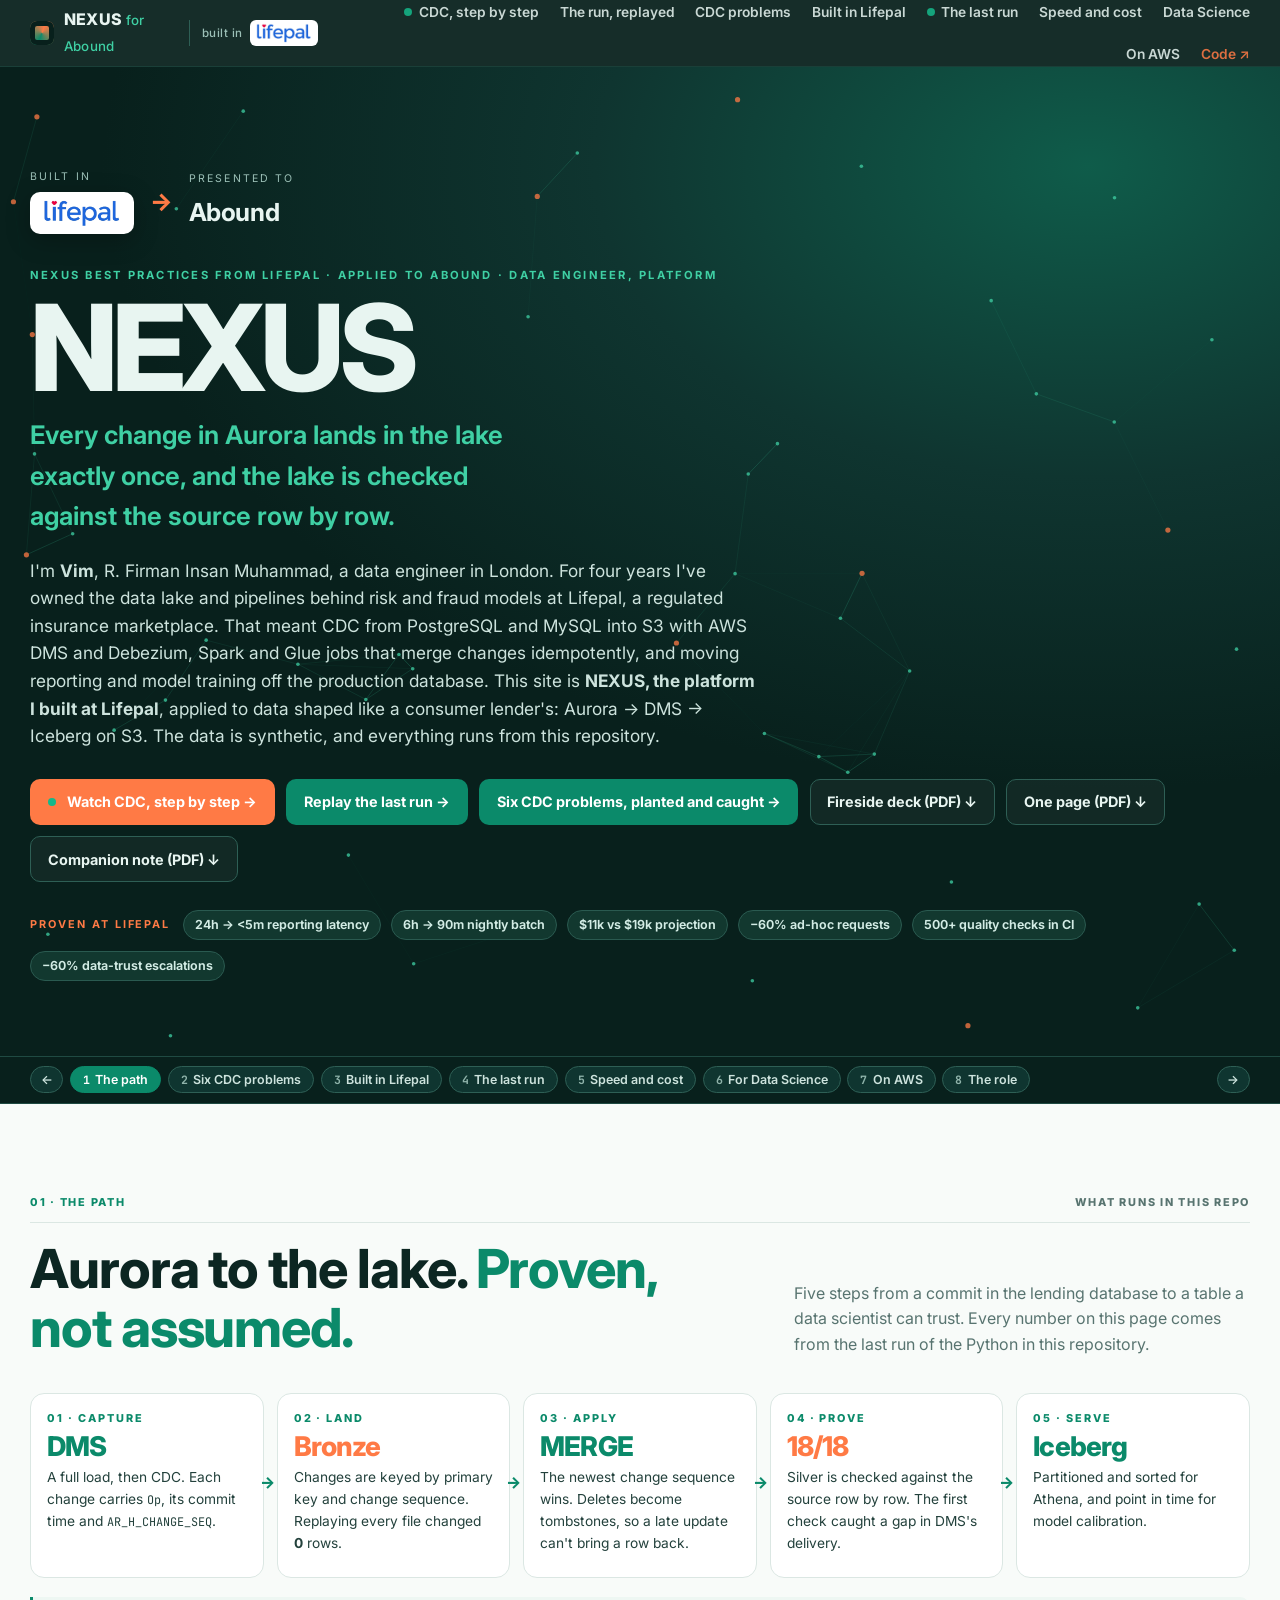
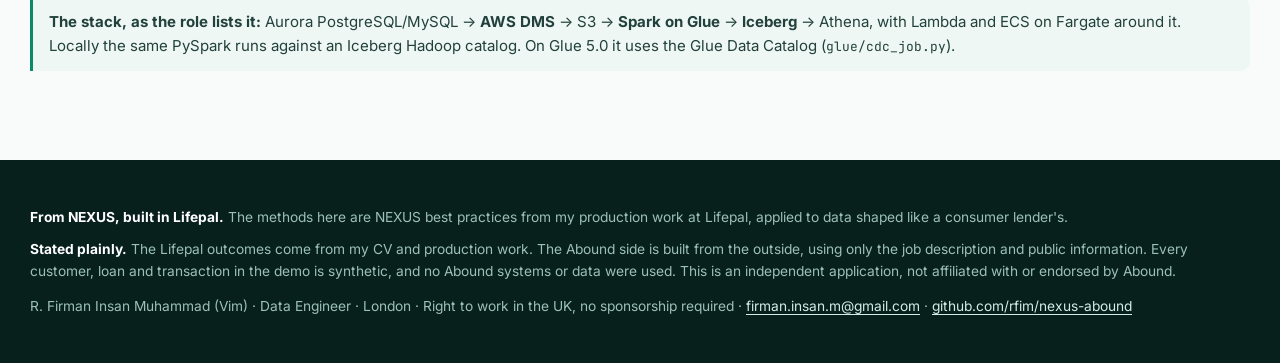
==== commit 4e42196d: "Downloads: fireside deck, one page and companion note Built from docs/pdf-src with the run's own fig" ====
--- a/index.html
+++ b/index.html
@@ -45,8 +45,9 @@
       <a class="button b-pink" href="cdc.html"><span class="live" aria-hidden="true"></span>Watch CDC, step by step →</a>
       <a class="button b-primary" href="orchestrator.html">Replay the last run →</a>
       <a class="button b-primary" href="#problems">Six CDC problems, planted and caught →</a>
-      <a class="button b-ghost" href="https://github.com/rfim/nexus-abound/tree/main/infra">DMS · Glue · Terraform ↗</a>
-      <a class="button b-ghost" href="https://github.com/rfim/nexus-abound">The code ↗</a>
+      <a class="button b-ghost" href="assets/Nexus_Abound_VIM.pdf">Fireside deck (PDF) ↓</a>
+      <a class="button b-ghost" href="assets/VIM_Abound_one_page.pdf">One page (PDF) ↓</a>
+      <a class="button b-ghost" href="assets/VIM_Abound_companion_note.pdf">Companion note (PDF) ↓</a>
     </div>
     <div class="proof"><b>PROVEN AT LIFEPAL</b>
       <span class="chip dark">24h → &lt;5m reporting latency</span><span class="chip dark">6h → 90m nightly batch</span>
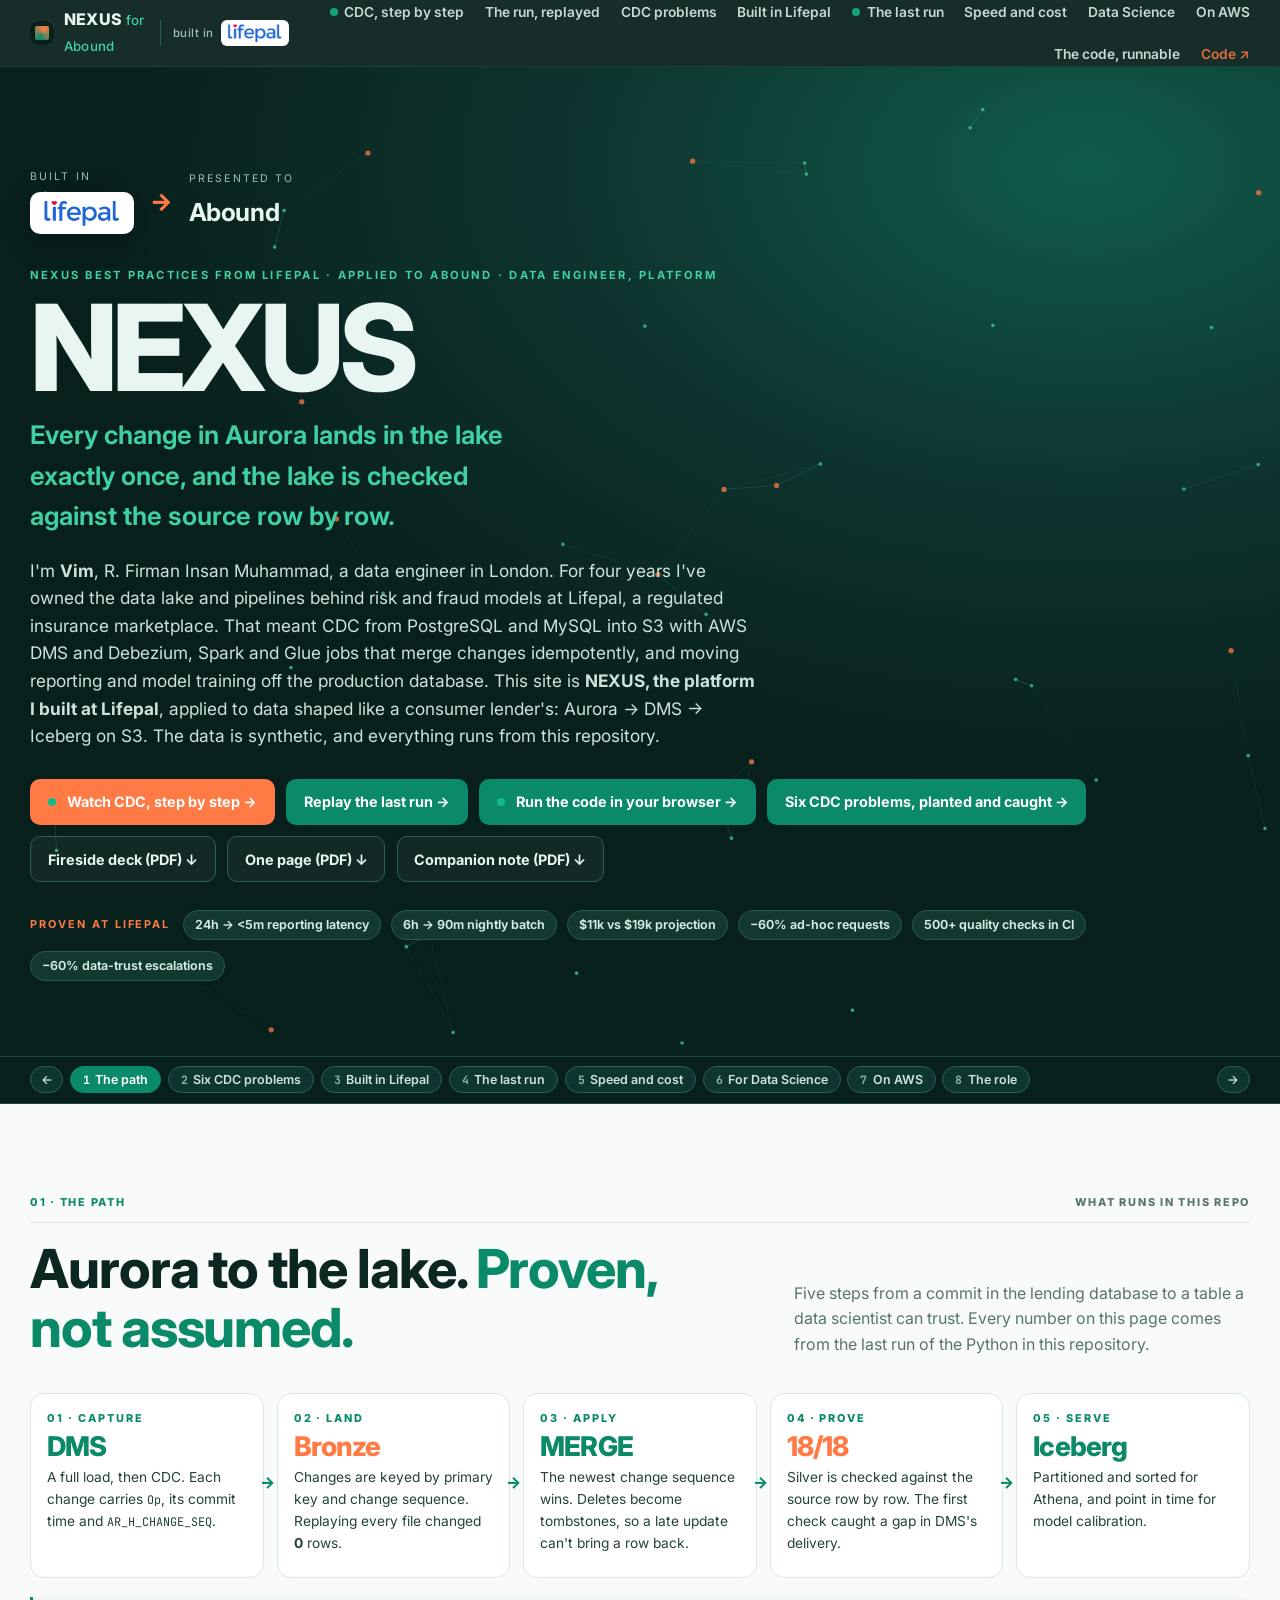
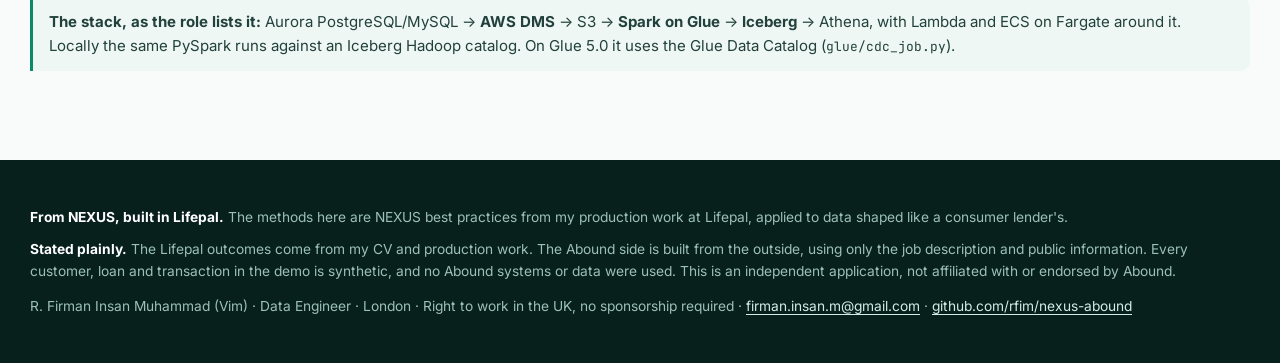
==== commit e5922677: "Site: the code, runnable, in the browser (as on NEXUS for Codat) run.html opens every file of the re" ====
--- a/index.html
+++ b/index.html
@@ -24,6 +24,7 @@
     <a href="#layout">Speed and cost</a>
     <a href="#ds">Data Science</a>
     <a href="#aws">On AWS</a>
+    <a href="run.html" class="keep">The code, runnable</a>
     <a href="https://github.com/rfim/nexus-abound" class="nav-code keep">Code ↗</a>
   </nav>
 </div></header>
@@ -44,6 +45,7 @@
     <div class="cta">
       <a class="button b-pink" href="cdc.html"><span class="live" aria-hidden="true"></span>Watch CDC, step by step →</a>
       <a class="button b-primary" href="orchestrator.html">Replay the last run →</a>
+      <a class="button b-primary" href="run.html"><span class="live" aria-hidden="true"></span>Run the code in your browser →</a>
       <a class="button b-primary" href="#problems">Six CDC problems, planted and caught →</a>
       <a class="button b-ghost" href="assets/Nexus_Abound_VIM.pdf">Fireside deck (PDF) ↓</a>
       <a class="button b-ghost" href="assets/VIM_Abound_one_page.pdf">One page (PDF) ↓</a>
--- a/assets/abound.css
+++ b/assets/abound.css
@@ -27,4 +27,4 @@
 .badge-x{transition:opacity .3s}
 .section.dark .card.light{background:#fff;color:var(--ink)}
 .section.dark .card.light p,.section.dark .card.light li{color:var(--ink2)}
-.section.dark pre{background:#04130f;border:1px solid #1f4a42}
+.section.dark pre:not(.CodeMirror-line):not(.console){background:#04130f;border:1px solid #1f4a42}
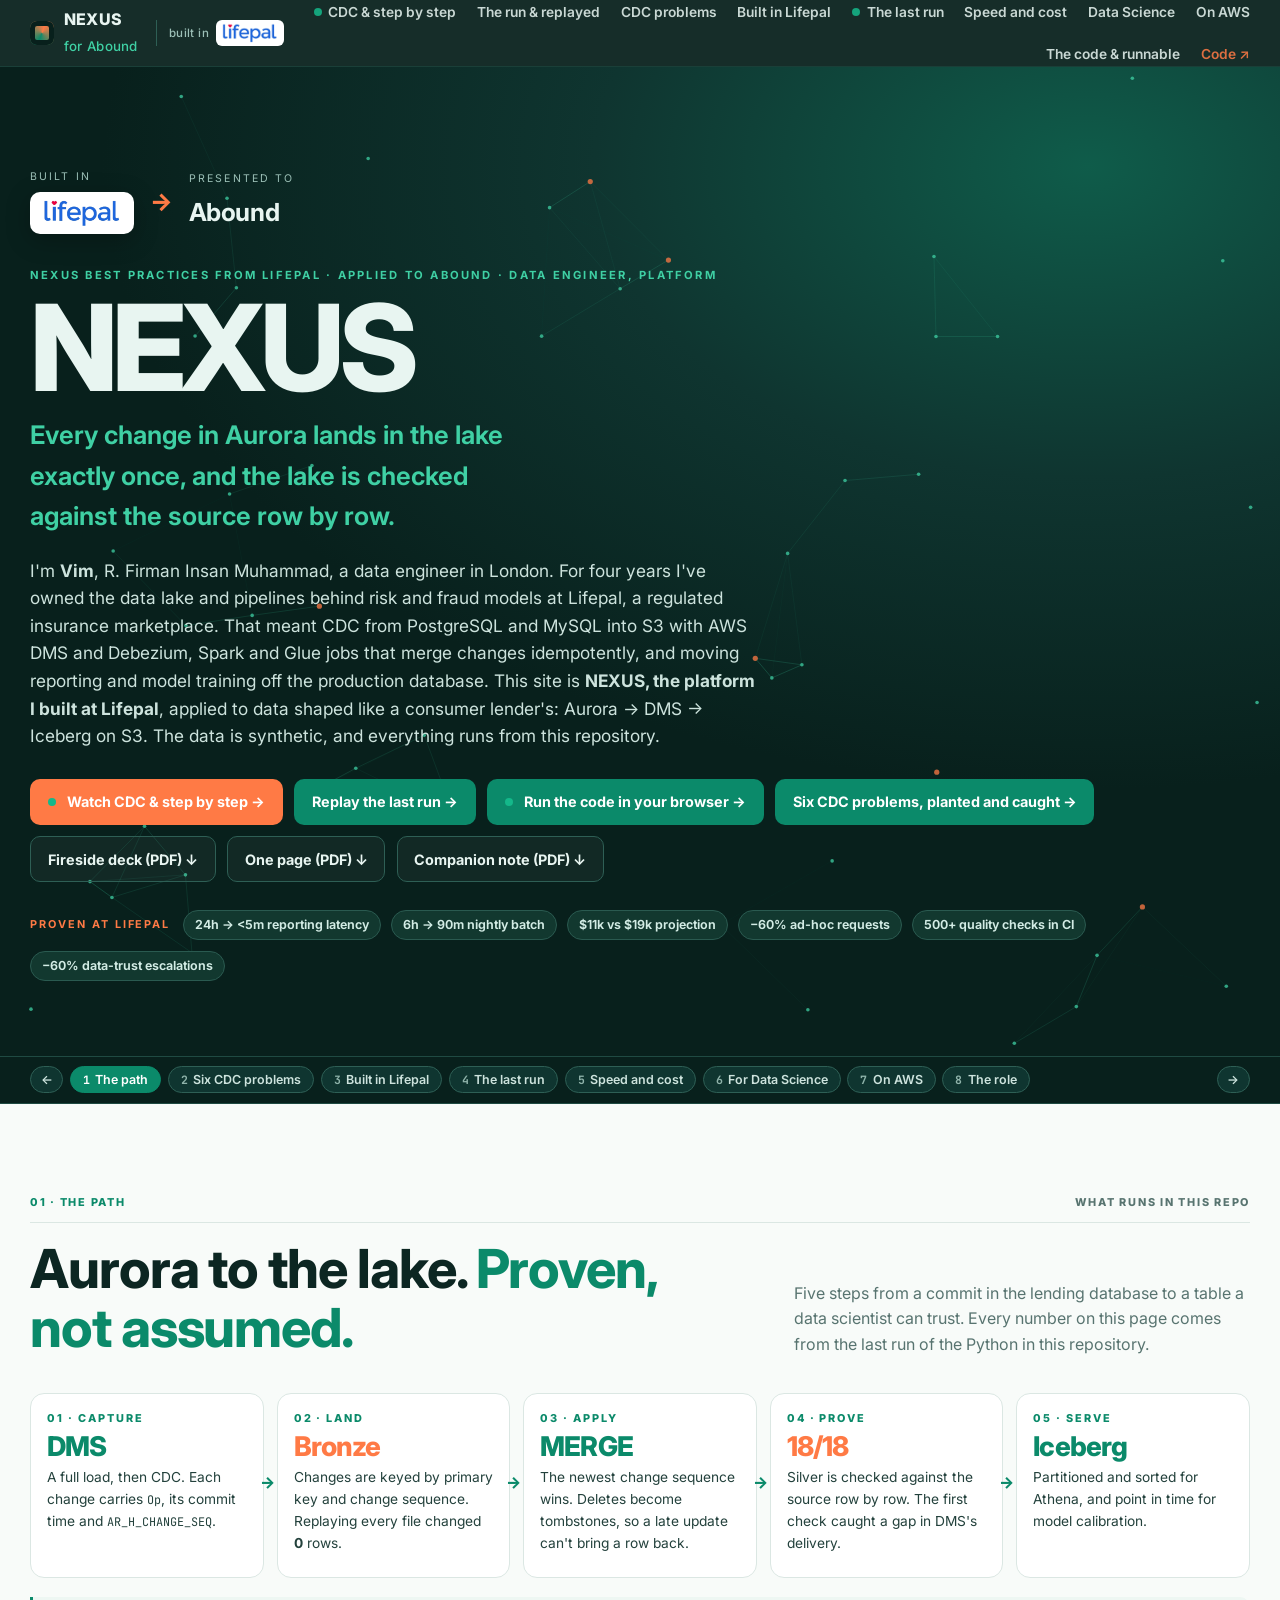
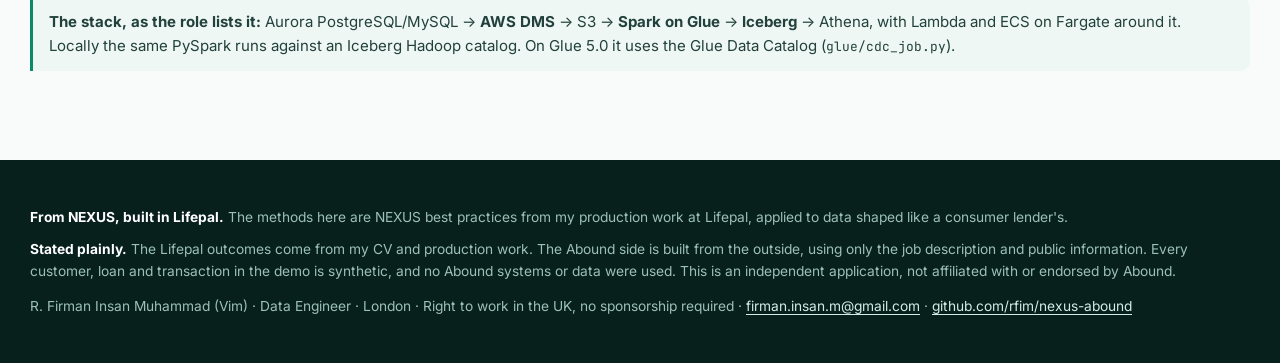
==== commit 5e5294b2: "Site: page names use & (CDC & step by step, The run & replayed, The code & runnable) Co-Authored-By:" ====
--- a/index.html
+++ b/index.html
@@ -16,15 +16,15 @@
 <header class="site-header"><div class="shell">
   <a class="brand" href="#top"><span class="brand-mark" aria-hidden="true"></span><span>NEXUS <small>for Abound</small></span><span class="built-in"><small>built in</small><span class="logo-chip"><img src="assets/lifepal.png" alt="Lifepal" width="56" height="20"></span></span></a>
   <nav aria-label="Primary">
-    <a href="cdc.html" class="keep"><span class="live" aria-hidden="true"></span>CDC, step by step</a>
-    <a href="orchestrator.html" class="keep">The run, replayed</a>
+    <a href="cdc.html" class="keep"><span class="live" aria-hidden="true"></span>CDC &amp; step by step</a>
+    <a href="orchestrator.html" class="keep">The run &amp; replayed</a>
     <a href="#problems">CDC problems</a>
     <a href="#lifepal">Built in Lifepal</a>
     <a href="#run"><span class="live" aria-hidden="true"></span>The last run</a>
     <a href="#layout">Speed and cost</a>
     <a href="#ds">Data Science</a>
     <a href="#aws">On AWS</a>
-    <a href="run.html" class="keep">The code, runnable</a>
+    <a href="run.html" class="keep">The code &amp; runnable</a>
     <a href="https://github.com/rfim/nexus-abound" class="nav-code keep">Code ↗</a>
   </nav>
 </div></header>
@@ -43,7 +43,7 @@
     <p class="sub">Every change in Aurora lands in the lake exactly once, and the lake is checked against the source row by row.</p>
     <p class="lede">I'm <b>Vim</b>, R. Firman Insan Muhammad, a data engineer in London. For four years I've owned the data lake and pipelines behind risk and fraud models at Lifepal, a regulated insurance marketplace. That meant CDC from PostgreSQL and MySQL into S3 with AWS DMS and Debezium, Spark and Glue jobs that merge changes idempotently, and moving reporting and model training off the production database. This site is <b>NEXUS, the platform I built at Lifepal</b>, applied to data shaped like a consumer lender's: Aurora → DMS → Iceberg on S3. The data is synthetic, and everything runs from this repository.</p>
     <div class="cta">
-      <a class="button b-pink" href="cdc.html"><span class="live" aria-hidden="true"></span>Watch CDC, step by step →</a>
+      <a class="button b-pink" href="cdc.html"><span class="live" aria-hidden="true"></span>Watch CDC &amp; step by step →</a>
       <a class="button b-primary" href="orchestrator.html">Replay the last run →</a>
       <a class="button b-primary" href="run.html"><span class="live" aria-hidden="true"></span>Run the code in your browser →</a>
       <a class="button b-primary" href="#problems">Six CDC problems, planted and caught →</a>
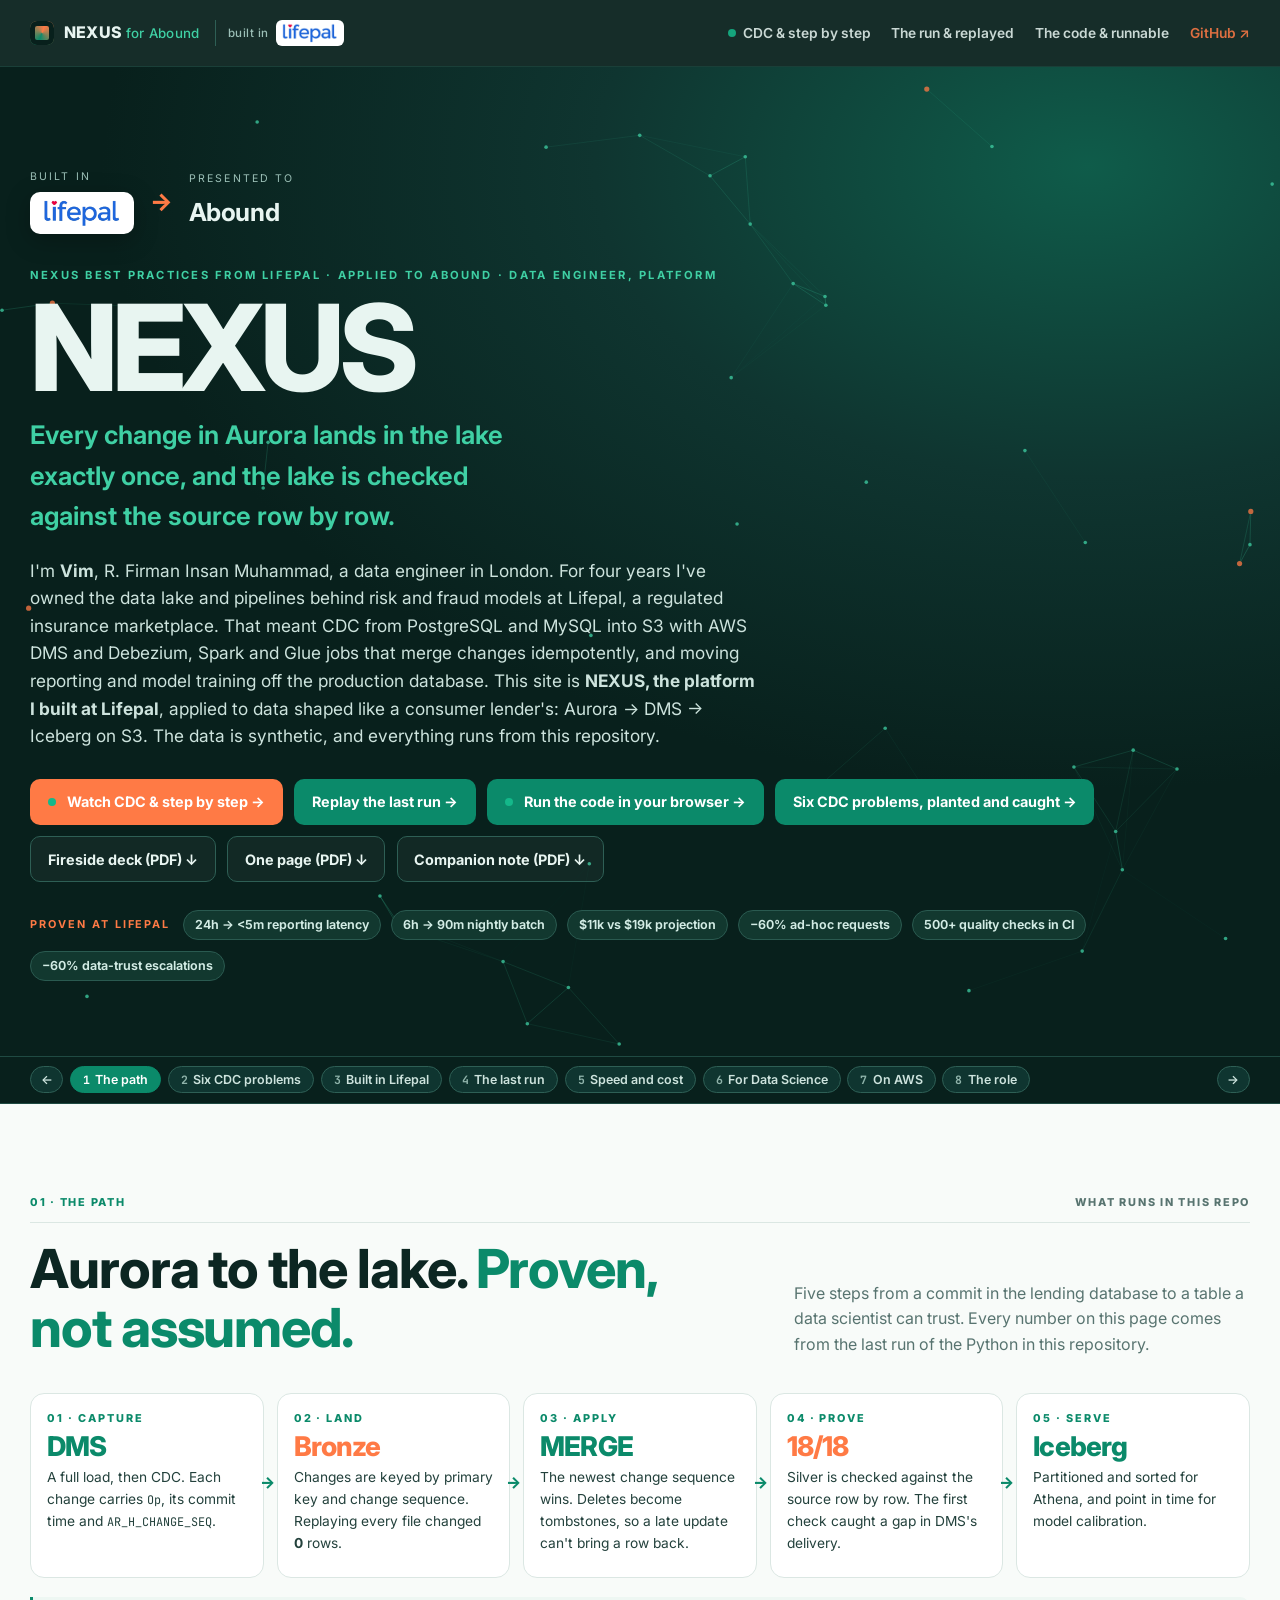
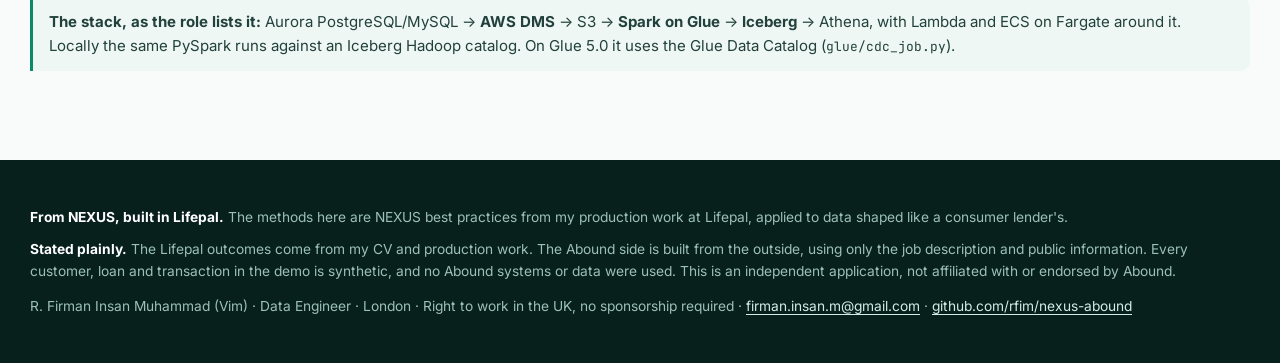
==== commit f93cca90: "Site: a simple header on every page Four links (the three pages and GitHub) instead of eleven, so it" ====
--- a/index.html
+++ b/index.html
@@ -18,14 +18,8 @@
   <nav aria-label="Primary">
     <a href="cdc.html" class="keep"><span class="live" aria-hidden="true"></span>CDC &amp; step by step</a>
     <a href="orchestrator.html" class="keep">The run &amp; replayed</a>
-    <a href="#problems">CDC problems</a>
-    <a href="#lifepal">Built in Lifepal</a>
-    <a href="#run"><span class="live" aria-hidden="true"></span>The last run</a>
-    <a href="#layout">Speed and cost</a>
-    <a href="#ds">Data Science</a>
-    <a href="#aws">On AWS</a>
     <a href="run.html" class="keep">The code &amp; runnable</a>
-    <a href="https://github.com/rfim/nexus-abound" class="nav-code keep">Code ↗</a>
+    <a href="https://github.com/rfim/nexus-abound" class="nav-code keep">GitHub ↗</a>
   </nav>
 </div></header>
 
--- a/assets/abound.css
+++ b/assets/abound.css
@@ -28,3 +28,13 @@
 .section.dark .card.light{background:#fff;color:var(--ink)}
 .section.dark .card.light p,.section.dark .card.light li{color:var(--ink2)}
 .section.dark pre:not(.CodeMirror-line):not(.console){background:#04130f;border:1px solid #1f4a42}
+
+/* header on phones: brand on one line, the four links as one scrollable row */
+@media (max-width:720px){
+  .site-header .shell{flex-wrap:wrap;gap:.2rem 1rem;min-height:0;padding:.55rem 0 .2rem}
+  .site-header .built-in{display:none!important}
+  .brand>span{white-space:nowrap}
+  .site-header nav{width:100%;flex-wrap:nowrap;overflow-x:auto;justify-content:flex-start;gap:1.1rem;font-size:.8rem;padding:.15rem 0 .45rem;scrollbar-width:none}
+  .site-header nav::-webkit-scrollbar{display:none}
+  .site-header nav a{white-space:nowrap}
+}
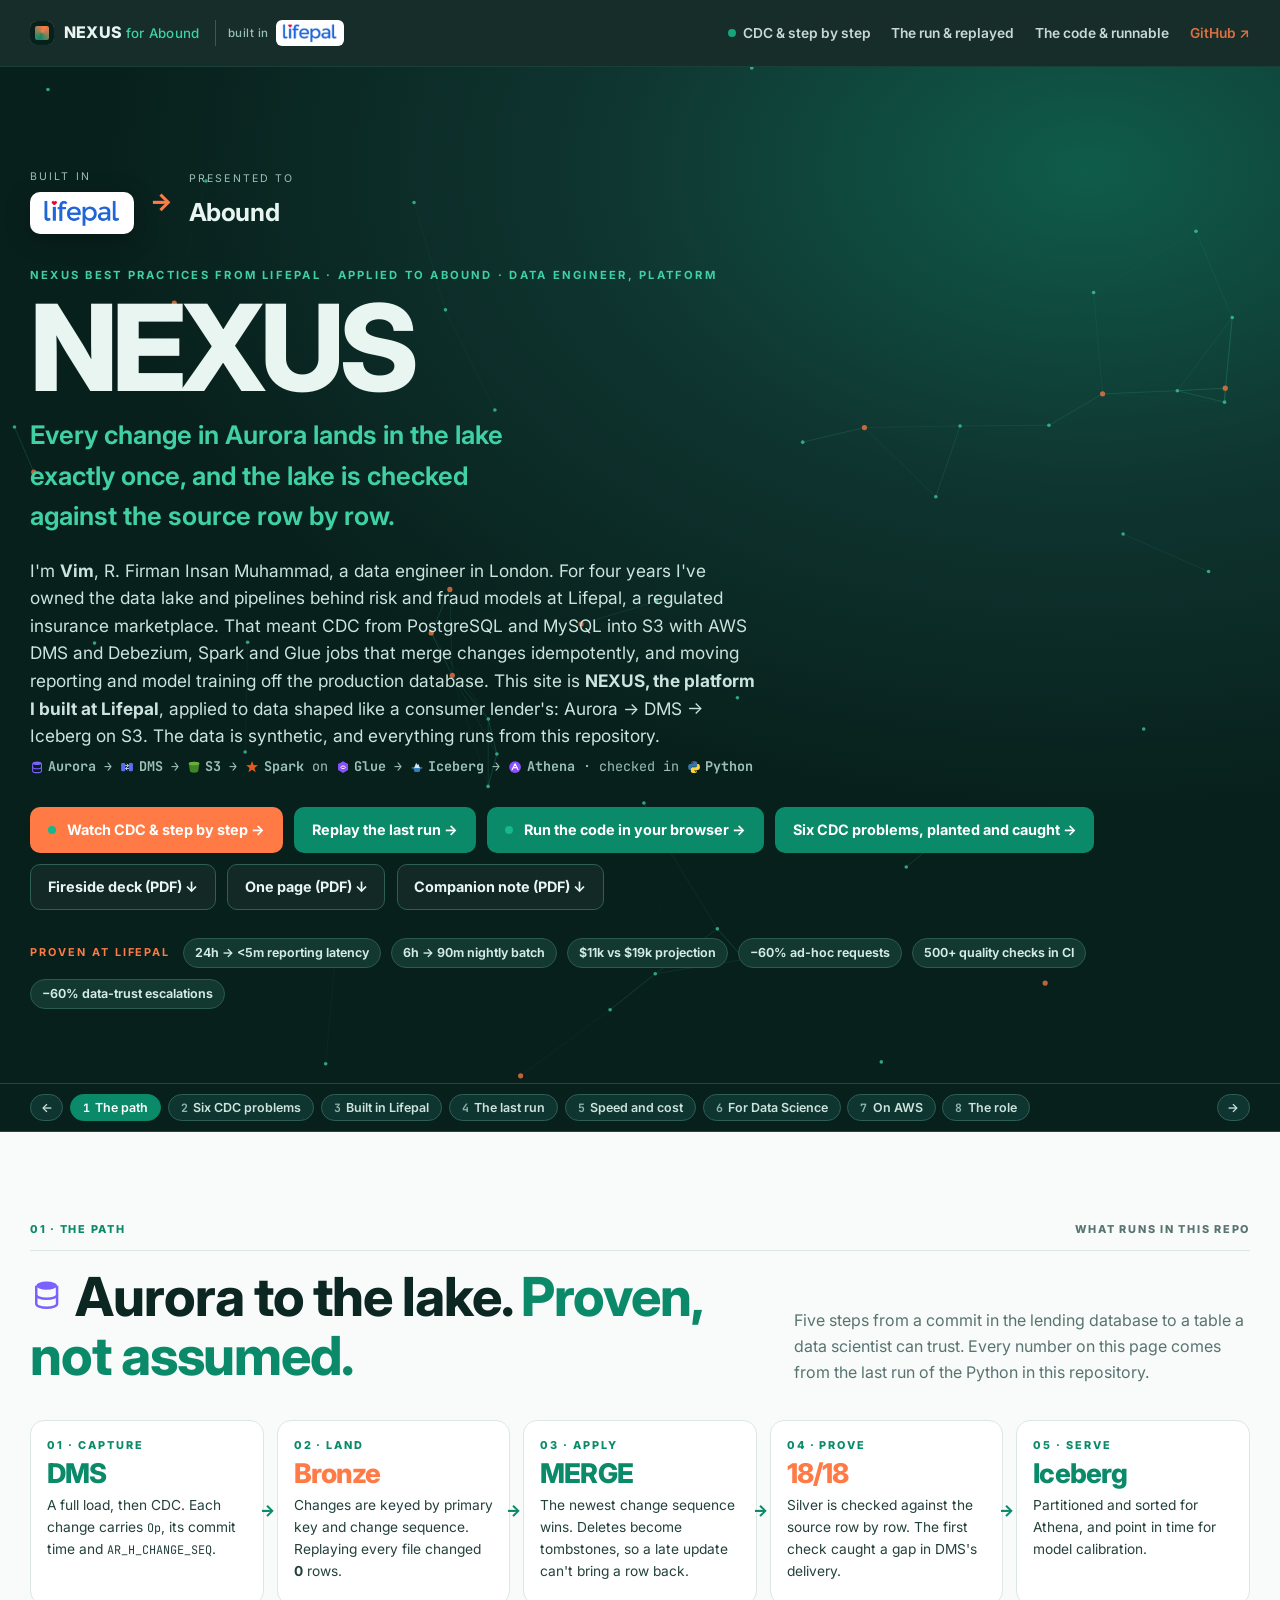
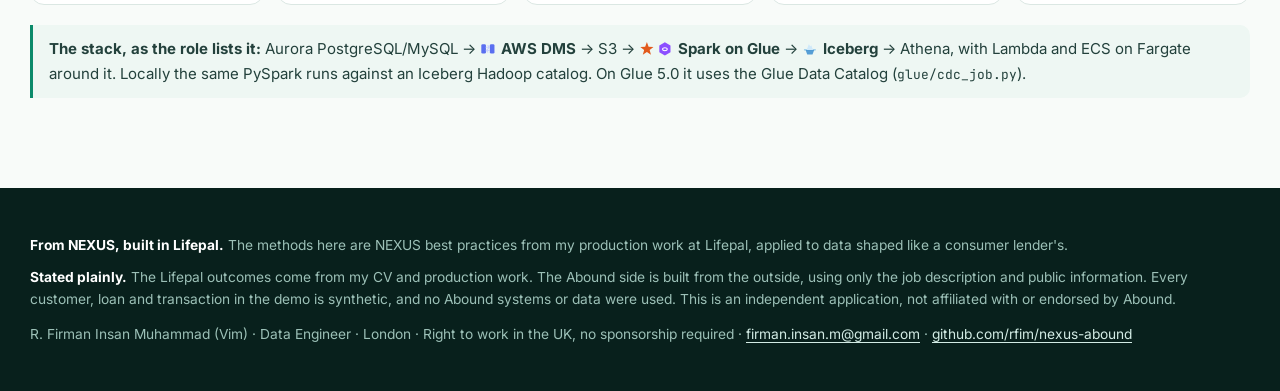
==== commit 0aa54d85: "Decision panel and tech icons, as on the Tripadvisor site CDC: each of the six problems gets a 'How " ====
--- a/index.html
+++ b/index.html
@@ -8,8 +8,8 @@
 <link rel="icon" href="assets/favicon.svg" type="image/svg+xml">
 <link rel="preconnect" href="https://fonts.googleapis.com"><link rel="preconnect" href="https://fonts.gstatic.com" crossorigin>
 <link href="https://fonts.googleapis.com/css2?family=Inter:wght@300;400;500;600;700;800&family=JetBrains+Mono:wght@400;600&display=swap" rel="stylesheet">
-<link rel="stylesheet" href="assets/site.css">
-<link rel="stylesheet" href="assets/abound.css">
+<link rel="stylesheet" href="assets/site.css?v=a2">
+<link rel="stylesheet" href="assets/abound.css?v=a2">
 </head>
 <body>
 <a class="skip" href="#main">Skip to content</a>
@@ -36,6 +36,7 @@
     <h1>NEXUS</h1>
     <p class="sub">Every change in Aurora lands in the lake exactly once, and the lake is checked against the source row by row.</p>
     <p class="lede">I'm <b>Vim</b>, R. Firman Insan Muhammad, a data engineer in London. For four years I've owned the data lake and pipelines behind risk and fraud models at Lifepal, a regulated insurance marketplace. That meant CDC from PostgreSQL and MySQL into S3 with AWS DMS and Debezium, Spark and Glue jobs that merge changes idempotently, and moving reporting and model training off the production database. This site is <b>NEXUS, the platform I built at Lifepal</b>, applied to data shaped like a consumer lender's: Aurora → DMS → Iceberg on S3. The data is synthetic, and everything runs from this repository.</p>
+    <p class="mono" style="font-size:.84rem;color:#9cc0b7;margin:.2rem 0 1.2rem"><b>Aurora</b> → <b>DMS</b> → <b>S3</b> → <b>Spark</b> on <b>Glue</b> → <b>Iceberg</b> → <b>Athena</b> · checked in <b>Python</b></p>
     <div class="cta">
       <a class="button b-pink" href="cdc.html"><span class="live" aria-hidden="true"></span>Watch CDC &amp; step by step →</a>
       <a class="button b-primary" href="orchestrator.html">Replay the last run →</a>
@@ -212,7 +213,8 @@
   <p style="margin-top:.6rem"><b style="color:#fff">Stated plainly.</b> The Lifepal outcomes come from my CV and production work. The Abound side is built from the outside, using only the job description and public information. Every customer, loan and transaction in the demo is synthetic, and no Abound systems or data were used. This is an independent application, not affiliated with or endorsed by Abound.</p>
   <p style="margin-top:.8rem">R. Firman Insan Muhammad (Vim) · Data Engineer · London · Right to work in the UK, no sponsorship required · <a href="mailto:firman.insan.m@gmail.com">firman.insan.m@gmail.com</a> · <a href="https://github.com/rfim/nexus-abound">github.com/rfim/nexus-abound</a></p>
 </div></footer>
-<script src="assets/common.js"></script>
-<script src="assets/home.js"></script>
-<script src="assets/strip.js"></script>
+<script src="assets/common.js?v=a2"></script>
+<script src="assets/home.js?v=a2"></script>
+<script src="assets/strip.js?v=a2"></script>
+<script src="assets/icons.js?v=a2"></script>
 </body></html>
--- a/assets/abound.css
+++ b/assets/abound.css
@@ -38,3 +38,49 @@
   .site-header nav::-webkit-scrollbar{display:none}
   .site-header nav a{white-space:nowrap}
 }
+
+/* "How it was chosen" under each step (assets/choice.js) */
+.choice{margin:0;padding:14px 22px 16px;background:rgba(4,18,14,.55)}
+.choice[hidden]{display:none}
+
+.ch-tag{font:700 10.5px "JetBrains Mono",ui-monospace,monospace;letter-spacing:.1em;text-transform:uppercase;padding:3px 8px;border-radius:6px}
+.ch-tag.m{background:rgba(52,224,161,.16);color:#34e0a1}.ch-tag.d{background:rgba(255,210,122,.14);color:#ffd27a}
+.ch-q{font:600 15px Inter,system-ui,sans-serif;color:#d3e2dc}
+.ch-bars{display:grid;gap:6px;max-width:860px}
+.ch-row{display:grid;grid-template-columns:minmax(120px,240px) minmax(60px,1fr) minmax(70px,auto);gap:12px;align-items:center;font:500 13px Inter,system-ui,sans-serif;color:#b9cfc7}
+.ch-track{height:12px;border-radius:6px;background:rgba(255,255,255,.05);overflow:hidden}
+.ch-track i{display:block;height:100%;border-radius:6px;background:#4c6e61;transition:width .5s ease}
+.ch-row.pick{color:#d3e2dc;font-weight:700}.ch-row.pick .ch-track i{background:#2fb487}
+.ch-row.pick .ch-l::after{content:"  ✓ chosen";color:#34e0a1;font-size:11px}
+.ch-v{font:600 12.5px "JetBrains Mono",ui-monospace,monospace;color:inherit;white-space:nowrap}
+.ch-v small{display:block;font:500 10.5px Inter,system-ui,sans-serif;color:#7f9c92}
+.ch-unit{margin-top:6px;font:500 11px "JetBrains Mono",ui-monospace,monospace;color:#7f9c92}
+.ch-mx{border-collapse:collapse;font:500 13px Inter,system-ui,sans-serif;color:#b9cfc7;max-width:100%}
+.ch-mx th{font:600 11px Inter,system-ui,sans-serif;color:#9cc0b7;padding:4px 12px;text-align:center;vertical-align:bottom}
+.ch-mx td{padding:5px 12px;border-top:1px solid rgba(255,255,255,.06);text-align:center}
+.ch-mx td:first-child{text-align:left}
+.ch-mx tr.pick td{background:rgba(52,224,161,.07);color:#d3e2dc;font-weight:700}
+.ch-mx tr.pick td:first-child::after{content:"  ✓ chosen";color:#34e0a1;font-size:11px}
+.ch-mx b.y{color:#34e0a1}.ch-mx b.n{color:#ff7a6b}.ch-mx b.h{color:#ffd27a}
+.ch-why{margin:10px 0 0;font:500 13.5px/1.5 Inter,system-ui,sans-serif;color:#cfe3db;max-width:860px}
+@media (max-width:640px){.choice{padding:12px 14px}.ch-row{grid-template-columns:1fr auto}.ch-track{grid-column:1/-1;grid-row:2}.ch-mx{display:block;overflow-x:auto}}
+.choice{border-top:0;border-bottom:1px solid rgba(255,255,255,.07)}
+.ch-box>summary{list-style:none;display:flex;flex-wrap:wrap;align-items:center;gap:10px;cursor:pointer}
+.ch-box>summary::-webkit-details-marker{display:none}
+.ch-box[open]>summary{margin-bottom:10px}
+.ch-toggle{margin-left:auto;font:600 12px Inter,system-ui,sans-serif;color:#9cc0b7;border:1px solid #34584b;border-radius:8px;padding:4px 10px;white-space:nowrap}
+.ch-box>summary:hover .ch-toggle{color:#d3e2dc;border-color:#34e0a1}
+.ch-box:not([open]) .ch-when-open,.ch-box[open] .ch-when-closed{display:none}
+.ch-box:not([open]) .ch-q{font-style:italic;color:#ffd27a}
+.choice details.ch-box{background:transparent;border:0;border-radius:0;padding:0;margin:0;box-shadow:none;color:inherit}
+.choice details.ch-box>summary{background:transparent;padding:0;color:inherit}
+#choice details,#choice details[open],#choice summary{background:transparent !important;border:0 !important;box-shadow:none !important}
+.ch-body{display:grid;grid-template-columns:minmax(0,1fr) 260px;gap:22px;align-items:start}
+.ch-main{min-width:0}
+.ch-model{margin:0;border:1px solid rgba(255,255,255,.07);border-radius:12px;padding:6px 6px 8px;background:rgba(255,255,255,.02)}
+.ch-model svg{display:block;width:100%;height:auto}
+.ch-model figcaption{font:600 10.5px "JetBrains Mono",ui-monospace,monospace;color:#7f9c92;text-align:center;margin-top:2px}
+.ch-n{display:inline-grid;place-items:center;width:17px;height:17px;margin-right:7px;border-radius:50%;background:#4c6e61;color:#081713;font:800 10px Inter,system-ui,sans-serif;font-style:normal;vertical-align:1px}
+.ch-row.pick .ch-n,.ch-mx tr.pick .ch-n{background:#2fb487}
+@media (max-width:820px){.ch-body{grid-template-columns:1fr}.ch-model{max-width:320px}}
+.ch-mx,.ch-mx tr,.ch-mx th,.ch-mx td{border-color:rgba(255,255,255,.06) !important;border-left:0 !important;border-right:0 !important;border-bottom:0 !important}
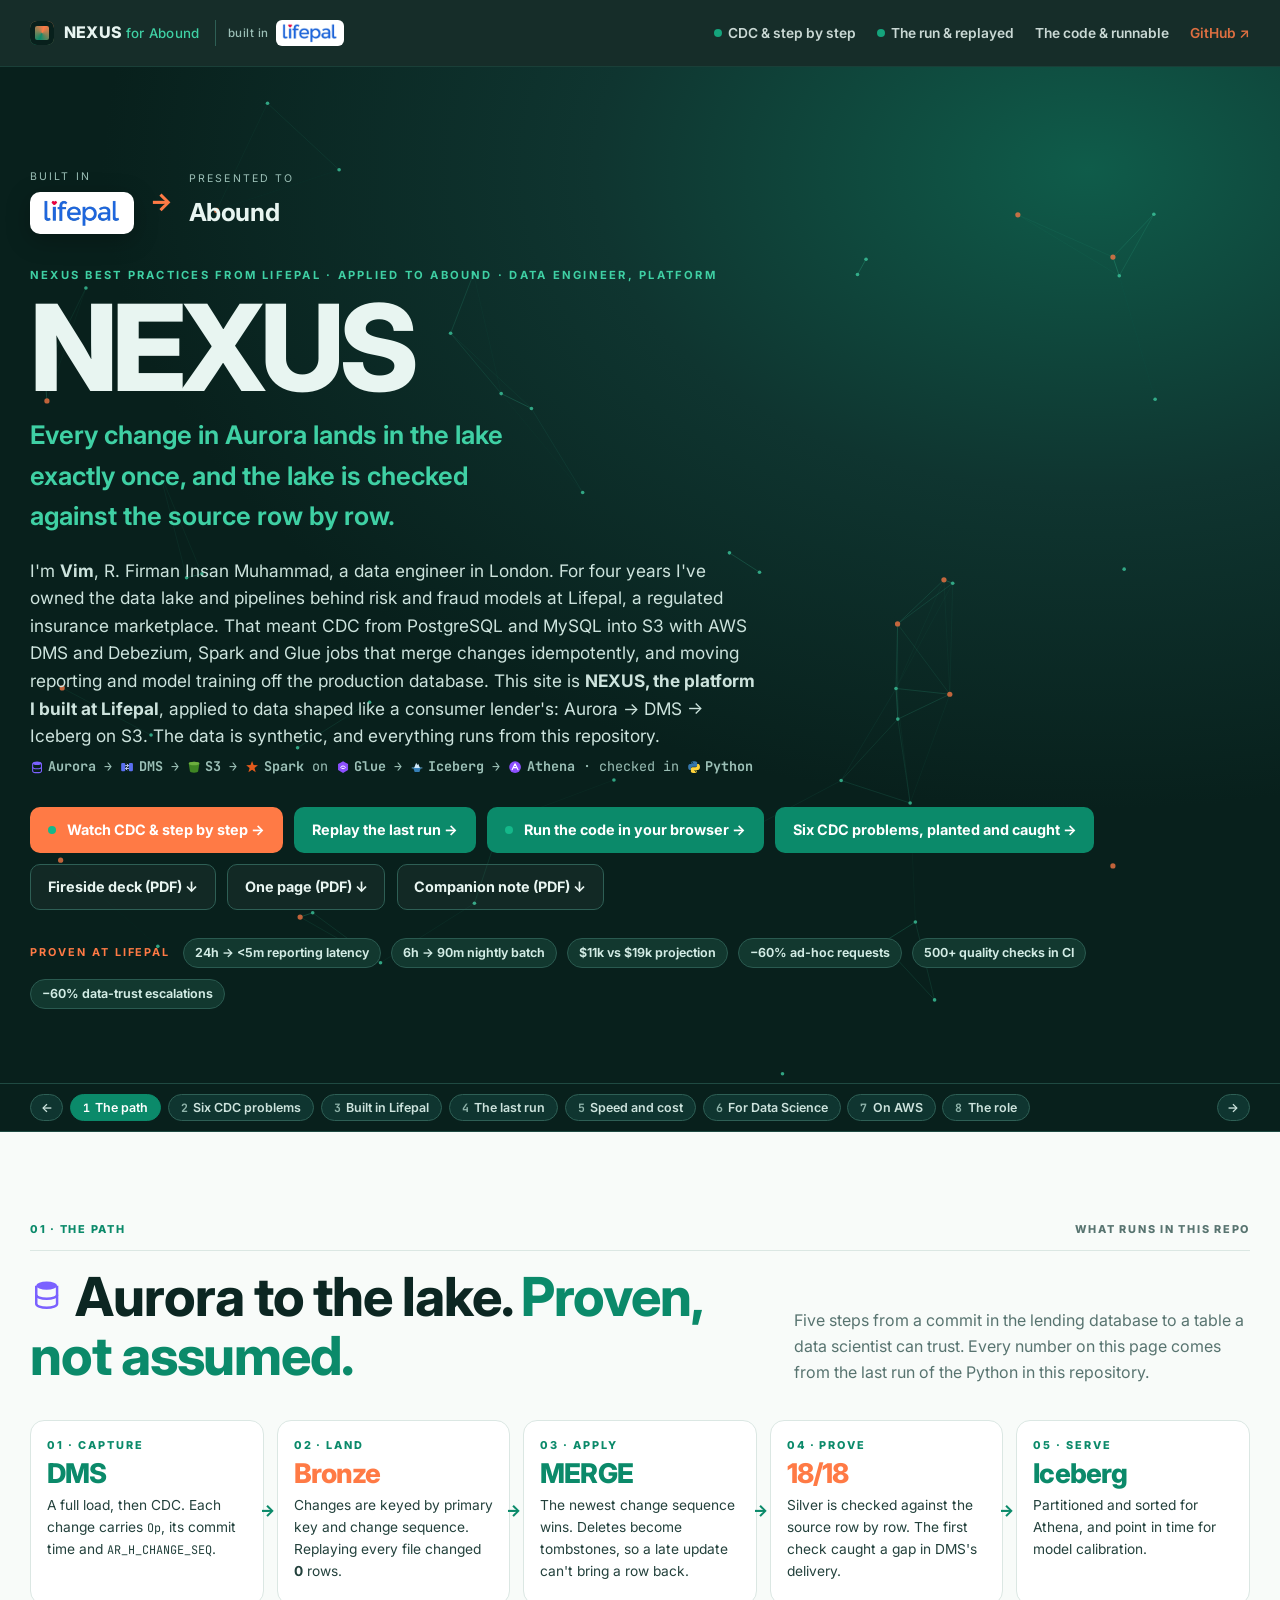
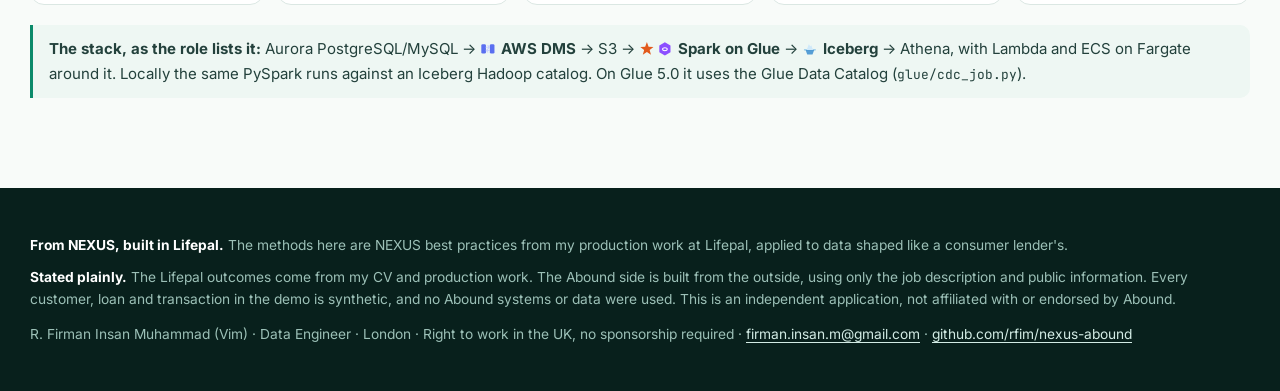
==== commit 73c8c6ec: "Questions stand out; CDC controls under the question; two live dots - The step's question sits in a " ====
--- a/index.html
+++ b/index.html
@@ -17,7 +17,7 @@
   <a class="brand" href="#top"><span class="brand-mark" aria-hidden="true"></span><span>NEXUS <small>for Abound</small></span><span class="built-in"><small>built in</small><span class="logo-chip"><img src="assets/lifepal.png" alt="Lifepal" width="56" height="20"></span></span></a>
   <nav aria-label="Primary">
     <a href="cdc.html" class="keep"><span class="live" aria-hidden="true"></span>CDC &amp; step by step</a>
-    <a href="orchestrator.html" class="keep">The run &amp; replayed</a>
+    <a href="orchestrator.html" class="keep"><span class="live" aria-hidden="true"></span>The run &amp; replayed</a>
     <a href="run.html" class="keep">The code &amp; runnable</a>
     <a href="https://github.com/rfim/nexus-abound" class="nav-code keep">GitHub ↗</a>
   </nav>
--- a/assets/abound.css
+++ b/assets/abound.css
@@ -27,7 +27,7 @@
 .badge-x{transition:opacity .3s}
 .section.dark .card.light{background:#fff;color:var(--ink)}
 .section.dark .card.light p,.section.dark .card.light li{color:var(--ink2)}
-.section.dark pre:not(.CodeMirror-line):not(.console){background:#04130f;border:1px solid #1f4a42}
+.section.dark pre:not(.CodeMirror-line):not(.console):not(.term){background:#04130f;border:1px solid #1f4a42}
 
 /* header on phones: brand on one line, the four links as one scrollable row */
 @media (max-width:720px){
@@ -84,3 +84,34 @@
 .ch-row.pick .ch-n,.ch-mx tr.pick .ch-n{background:#2fb487}
 @media (max-width:820px){.ch-body{grid-template-columns:1fr}.ch-model{max-width:320px}}
 .ch-mx,.ch-mx tr,.ch-mx th,.ch-mx td{border-color:rgba(255,255,255,.06) !important;border-left:0 !important;border-right:0 !important;border-bottom:0 !important}
+
+/* terminal panel under a stage, as on NEXUS for Tripadvisor */
+.term-wrap{border-top:1px solid #1f4a42;background:#030c09;min-width:0}
+.term-bar{display:flex;align-items:center;gap:.8rem;flex-wrap:wrap;padding:.45rem .9rem;background:#0a1d17;border-bottom:1px solid #1f4a42;color:#9cc0b7;font:600 .76rem var(--mono)}
+.window-dots{display:inline-flex;gap:5px}.window-dots i{width:9px;height:9px;border-radius:50%;background:#ff5f57}.window-dots i:nth-child(2){background:#febc2e}.window-dots i:nth-child(3){background:#28c840}
+#term-tabs{display:flex;gap:4px}
+#term-tabs button{border:1px solid #2e5f55;background:none;color:#9cc0b7;border-radius:7px;padding:.22rem .6rem;font:600 .74rem var(--mono)}
+#term-tabs button.on{background:var(--pink);border-color:var(--pink);color:#fff}
+.term-note{margin-left:auto;font-weight:400;font-size:.68rem;color:#6f8f87}
+.section.dark pre.term{margin:0;border:0;border-radius:0;background:#030c09;color:#cfe3db;font:400 .76rem/1.55 var(--mono);padding:.8rem 1rem;max-height:320px;min-height:160px;overflow:auto;white-space:pre-wrap;overflow-wrap:anywhere}
+.term i{font-style:normal;color:#4f6f67}
+.t-cmd{color:#34e0a1;font-weight:600}.t-dim{color:#6f8f87}.t-err{color:#ff8a7a}.t-ok{color:#9be7c4}
+.t-hit{color:#fff;background:rgba(255,122,69,.2);display:inline-block;width:100%}
+.controls label select{margin-left:.3rem}
+/* controls and terminal at the top of a stage, under the question */
+.stage .controls.top{border-top:1px solid #1f4a42;border-bottom:1px solid #1f4a42}
+.stage .controls.top + .term-wrap{border-top:0;border-bottom:1px solid #1f4a42}
+/* the stage makes its diagram svg full width; technology icons inside it keep their text size */
+.stage svg.ti{display:inline-block;width:1.05em;height:1.05em;vertical-align:-.17em}
+
+/* the step's question: the first thing you see on a stage */
+.choice{background:linear-gradient(90deg,rgba(255,210,122,.16),rgba(255,122,69,.08) 60%,transparent);border-bottom:2px solid rgba(255,210,122,.55)!important;
+  box-shadow:inset 4px 0 0 #ffd27a;padding:14px 18px!important}
+.choice .ch-box:not([open]) .ch-q{font:700 italic 1.22rem/1.3 Inter,system-ui,sans-serif;color:#ffd27a;text-shadow:0 0 18px rgba(255,210,122,.25)}
+.choice .ch-box:not([open]) .ch-q::before{content:"?";display:inline-grid;place-items:center;width:1.45em;height:1.45em;margin-right:.55em;border-radius:50%;
+  background:#ffd27a;color:#08201c;font:800 normal .8em Inter,system-ui,sans-serif;vertical-align:.12em;animation:askpulse 2.2s ease-in-out infinite}
+.choice .ch-box[open] .ch-q{font-size:1.05rem;color:#fff}
+.choice .ch-toggle{background:#ffd27a;color:#08201c!important;border-color:#ffd27a!important;font-weight:700}
+.choice .ch-box>summary:hover .ch-toggle{background:#ffe2a6}
+@keyframes askpulse{0%,100%{box-shadow:0 0 0 0 rgba(255,210,122,.55)}60%{box-shadow:0 0 0 8px rgba(255,210,122,0)}}
+@media (prefers-reduced-motion:reduce){.choice .ch-box:not([open]) .ch-q::before{animation:none}}
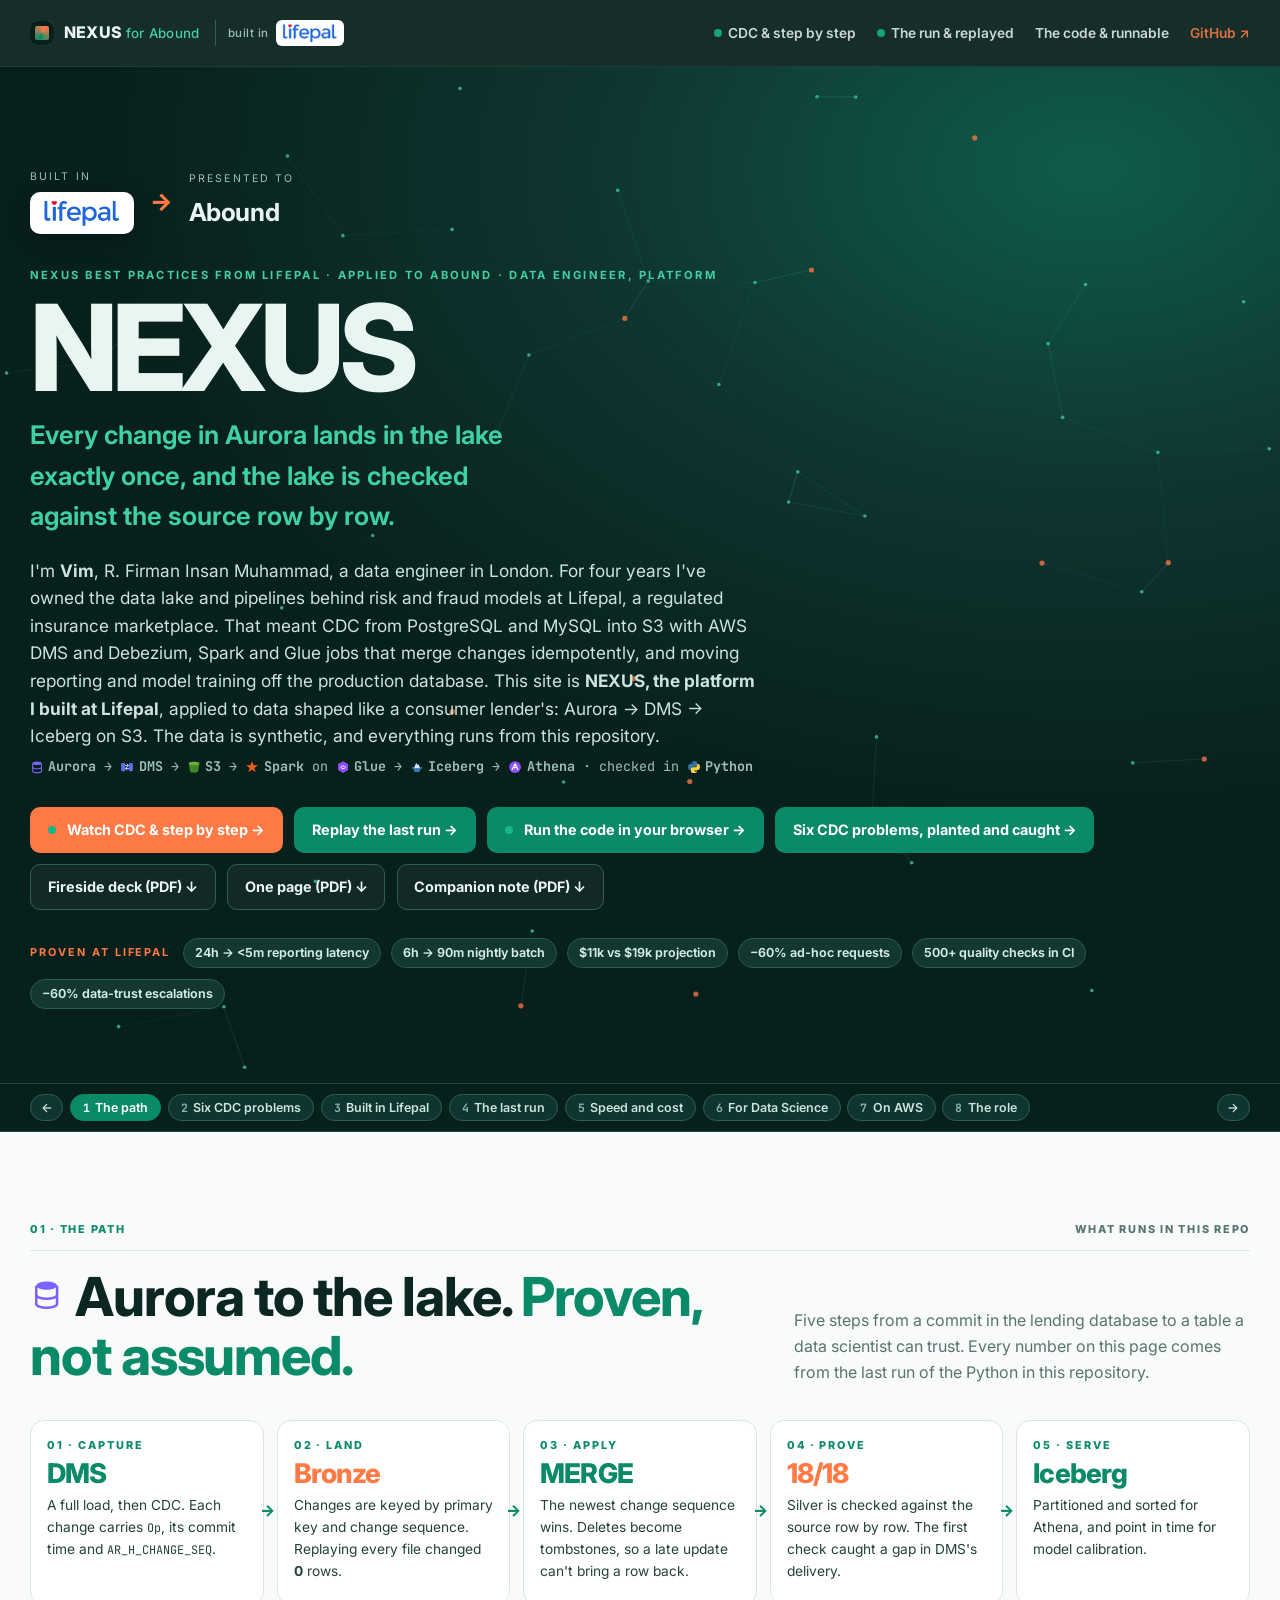
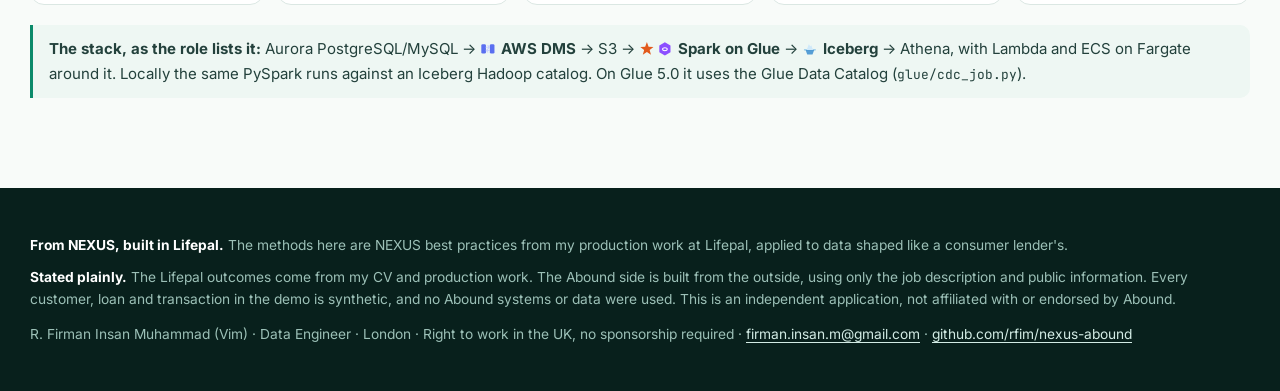
==== commit 972992d0: "Code editor: the file list and the code scroll inside the box The IDE grid had no row size, so its r" ====
--- a/index.html
+++ b/index.html
@@ -8,7 +8,7 @@
 <link rel="icon" href="assets/favicon.svg" type="image/svg+xml">
 <link rel="preconnect" href="https://fonts.googleapis.com"><link rel="preconnect" href="https://fonts.gstatic.com" crossorigin>
 <link href="https://fonts.googleapis.com/css2?family=Inter:wght@300;400;500;600;700;800&family=JetBrains+Mono:wght@400;600&display=swap" rel="stylesheet">
-<link rel="stylesheet" href="assets/site.css?v=a2">
+<link rel="stylesheet" href="assets/site.css?v=s1">
 <link rel="stylesheet" href="assets/abound.css?v=a2">
 </head>
 <body>
--- a/assets/site.css
+++ b/assets/site.css
@@ -310,3 +310,8 @@
 .logo-chip img{display:block;width:56px;height:auto}
 @media (max-width:520px){.built-in{padding-left:.5rem;margin-left:.15rem;flex-direction:column;align-items:flex-start;gap:.15rem}.built-in small{font-size:.62rem}.logo-chip img{width:44px}}
 .brand-mark{flex:none}
+/* ide-scroll-fix: one row that fits the box, so the file list and the code each scroll inside it */
+.ide{grid-template-rows:minmax(0,1fr)}
+.tree,.ide-main,.editor{min-height:0}
+.tree{overscroll-behavior:contain}
+@media (max-width:980px){.ide{grid-template-rows:auto}}
